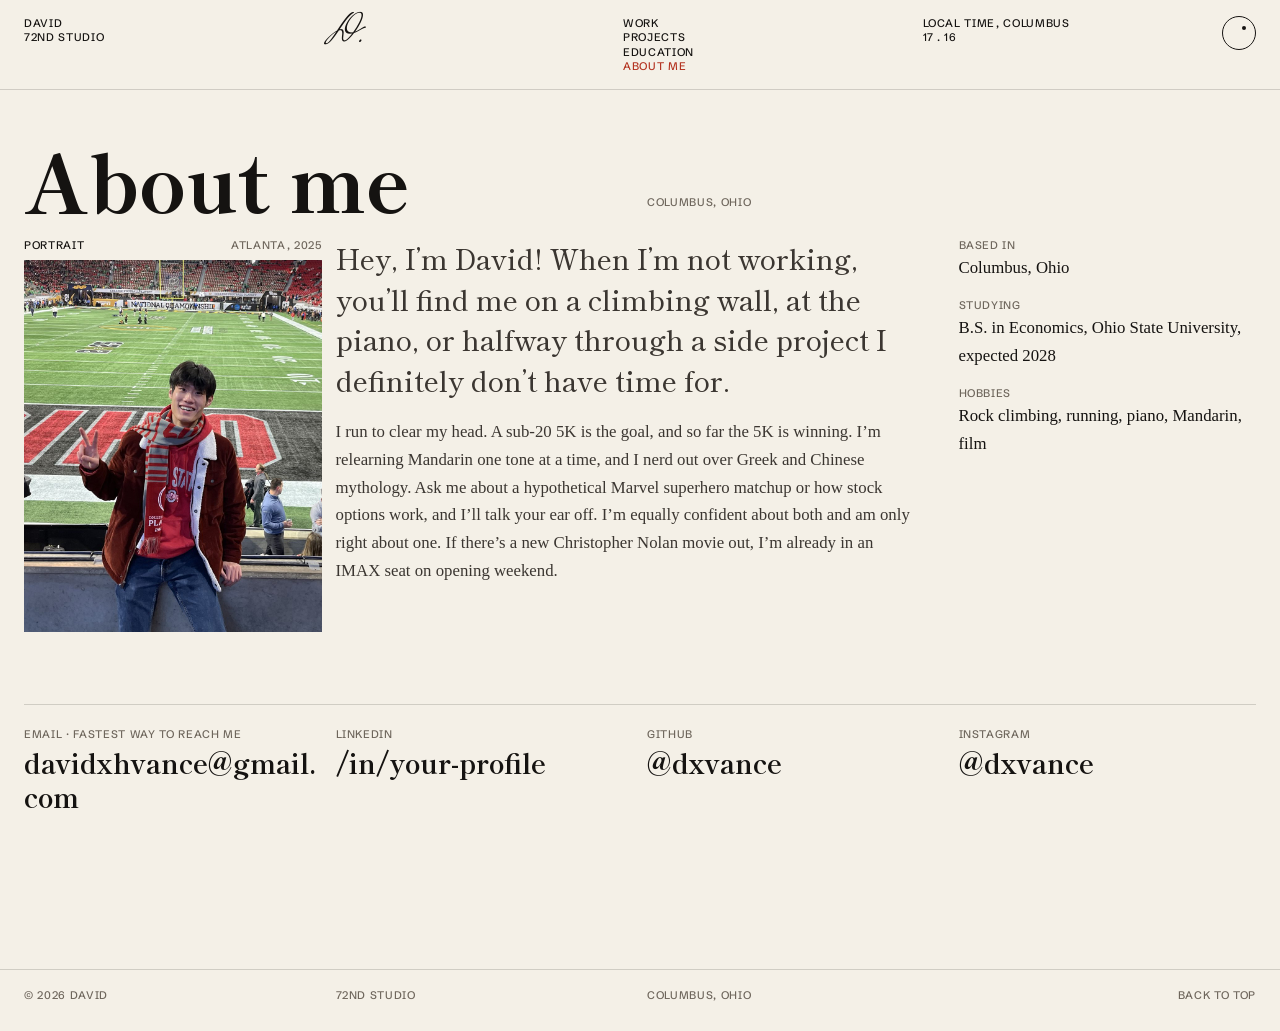
==== about.html @ 35490257 "Move About me to its own page Co-Authored-By: Claude Opus 5.5 <noreply@anthropic.com> Claude-Session" ====
<!doctype html>
<html lang="en">
<head>
<meta charset="utf-8">
<meta name="viewport" content="width=device-width, initial-scale=1">
<title>About me | David</title>
<meta name="description" content="About David: climbing, piano, running, Mandarin, and side projects, from Columbus, Ohio.">
<meta name="color-scheme" content="light">
<link rel="icon" href="favicon.ico" sizes="any">
<link rel="icon" type="image/png" sizes="32x32" href="favicon-32.png">
<link rel="icon" type="image/png" sizes="192x192" href="icon-192.png">
<link rel="apple-touch-icon" href="apple-touch-icon.png">
<meta name="theme-color" content="#F4F0E7">
<link rel="preconnect" href="https://fonts.googleapis.com">
<link rel="preconnect" href="https://fonts.gstatic.com" crossorigin>
<link href="https://fonts.googleapis.com/css2?family=Shippori+Mincho:wght@500;700;800&family=Schibsted+Grotesk:wght@400;500;600&family=Mrs+Saint+Delafield&display=swap" rel="stylesheet">
<link href="https://fonts.googleapis.com/css2?family=Ma+Shan+Zheng&text=%E9%B2%A4&display=swap" rel="stylesheet">
<style>
  :root {
    --paper: #F4F0E7;
    --paper-2: #EAE3D4;
    --ink: #151311;
    --muted: #6E665C;
    --rule: rgba(21, 19, 17, .16);
    --accent: #B3321F;
    --sans: "Schibsted Grotesk", system-ui, sans-serif;
    --serif: "Shippori Mincho", "Hiragino Mincho ProN", Georgia, serif;
    --sig: "Mrs Saint Delafield", "Snell Roundhand", cursive;
    --gutter: 16px;
    --gap: 12px;
    --head-h: 64px;
  }
  @media (min-width: 760px) { :root { --gutter: 24px; --gap: 14px; } }

  * { box-sizing: border-box; }
  html { -webkit-text-size-adjust: 100%; scroll-behavior: smooth; scroll-padding-top: var(--head-h); }
  body {
    margin: 0; background: var(--paper); color: var(--ink);
    font-family: var(--serif); font-size: 1.05rem; line-height: 1.65;
  }
  a { color: inherit; }
  :focus-visible { outline: 2px solid var(--accent); outline-offset: 3px; border-radius: 2px; }

  /* The small, tracked capitals used for every label, as in an editorial portfolio */
  .label {
    font-family: var(--sans); font-size: 11px; font-weight: 500; line-height: 1.3;
    letter-spacing: .06em; text-transform: uppercase;
  }

  /* ---------- Header: name, signature, sections, local time ---------- */
  .site-head {
    position: fixed; inset: 0 0 auto 0; z-index: 30;
    display: grid; grid-template-columns: 1fr auto 1fr; align-items: start; gap: var(--gap);
    padding: 16px var(--gutter);
    transition: background-color .35s ease, border-color .35s ease;
    border-bottom: 1px solid transparent;
  }
  .site-head.solid {
    background: rgba(244, 240, 231, .9);
    -webkit-backdrop-filter: blur(10px); backdrop-filter: blur(10px);
    border-bottom-color: var(--rule);
  }
  .site-head a { text-decoration: none; }
  .head-name { display: block; }
  .head-sig {
    justify-self: center; font-family: var(--sig); font-size: 40px; line-height: .7;
    letter-spacing: 0; text-transform: none; padding-top: 6px;
  }
  .head-nav, .head-time { display: none; }
  .head-end { justify-self: end; display: flex; align-items: start; gap: 18px; }
  .menu-btn {
    font: inherit; letter-spacing: inherit; text-transform: inherit; color: inherit;
    background: none; border: 0; padding: 0; cursor: pointer;
  }
  .ring {
    width: 34px; height: 34px; border: 1px solid var(--ink); border-radius: 50%;
    display: grid; place-items: center; flex: none;
  }
  .ring::after {
    content: ""; width: 4px; height: 4px; border-radius: 50%; background: var(--ink);
    transform: translate(5px, -5px);
  }
  .ring:hover::after { background: var(--accent); }
  .menu-panel {
    position: fixed; inset: var(--head-h) 0 auto 0; z-index: 29;
    background: var(--paper); border-bottom: 1px solid var(--rule);
    padding: 20px var(--gutter) 28px; display: none;
  }
  .menu-panel.open { display: block; }
  .menu-panel a {
    display: block; font-family: var(--serif); font-size: 1.8rem; font-weight: 700;
    line-height: 1.5; text-decoration: none;
  }
  @media (min-width: 760px) {
    .site-head { grid-template-columns: repeat(4, 1fr) auto; }
    .head-sig { justify-self: start; }
    .head-nav, .head-time { display: block; }
    .head-nav a { display: block; }
    .head-nav a:hover, .head-name:hover { color: var(--accent); }
    .menu-btn, .menu-panel { display: none !important; }
    .head-end { grid-column: 5; }
  }
  .clock .sep { display: inline-block; margin: 0 .3em; animation: tick 2s steps(1) infinite; }
  @keyframes tick { 50% { opacity: .15; } }

  /* ---------- Ink-wash pond hero ---------- */
  .hero {
    position: relative; height: 100vh; height: 100svh; min-height: 560px;
    overflow: hidden; background: #EEE8DA; color: #1A1714;
  }
  .hero canvas {
    position: absolute; inset: 0; width: 100%; height: 100%; display: block;
    touch-action: pan-y;
  }
  .hero::after {
    content: ""; position: absolute; inset: 0; z-index: 1; pointer-events: none;
    background:
      radial-gradient(105% 68% at 0% 100%, rgba(238, 232, 218, .9), rgba(238, 232, 218, 0) 60%),
      linear-gradient(to bottom, rgba(238, 232, 218, .75), rgba(238, 232, 218, 0) 15%);
  }
  .hero.no-gl { background: radial-gradient(120% 90% at 60% 40%, #F3EEE2, #E2D9C6 75%); }
  .hero.no-gl canvas { display: none; }

  .intro {
    position: absolute; left: 0; right: 0; bottom: 0; z-index: 2;
    padding: 0 var(--gutter) 96px; pointer-events: none;
  }
  .intro > div { max-width: 1180px; }
  .intro h1 {
    font-family: var(--serif); font-size: clamp(2.7rem, 7.4vw, 5.6rem);
    line-height: 1.02; letter-spacing: -.01em; font-weight: 800; margin: 0 0 18px; color: #15120F;
  }
  .nowrap { white-space: nowrap; }
  .seal {
    display: inline-grid; place-items: center; vertical-align: .9em;
    font-size: .3em; width: 1.55em; height: 1.55em; margin-left: .55em;
    background: #B3321F; color: #F6EFE2; border-radius: .14em;
    font-family: "Ma Shan Zheng", "Kaiti SC", "STKaiti", "KaiTi", serif; font-weight: 400; line-height: 1;
    box-shadow: inset 0 0 0 .1em #B3321F, inset 0 0 0 .17em rgba(246, 239, 226, .6);
  }
  .seal span { font-size: 1.12em; }
  .intro .lead { font-size: 1.25rem; line-height: 1.5; margin: 0 0 22px; max-width: 30em; color: #26221D; font-weight: 500; }
  .hero-meta {
    display: grid; grid-template-columns: repeat(2, minmax(0, max-content)); gap: 6px 40px;
    color: #4E473F;
  }
  .hero-meta a { pointer-events: auto; text-decoration: none; }
  .hero-meta a:hover { color: var(--accent); }
  .actions { display: flex; flex-wrap: wrap; gap: 12px; margin-top: 28px; font-family: var(--sans); font-size: 1rem; }
  .btn {
    padding: 12px 20px; border-radius: 4px; text-decoration: none; font-weight: 500;
    pointer-events: auto;
  }
  .btn.primary { background: #B3321F; color: #FBF5EA; }
  .btn.primary:hover { background: #962816; }
  .btn.ghost { border: 1.5px solid rgba(26, 23, 20, .4); color: #1A1714; }
  .btn.ghost:hover { border-color: #1A1714; }
  .scroll-cue {
    position: absolute; right: var(--gutter); bottom: 28px; z-index: 2;
    text-decoration: none; color: #4E473F; display: flex; align-items: center; gap: 10px;
  }
  .scroll-cue::after {
    content: ""; width: 1px; height: 28px; background: linear-gradient(#1A1714, transparent);
    animation: drip 2.4s ease-in-out infinite;
  }
  @keyframes drip {
    0% { transform: scaleY(0); transform-origin: top; }
    50% { transform: scaleY(1); transform-origin: top; }
    51% { transform-origin: bottom; }
    100% { transform: scaleY(0); transform-origin: bottom; }
  }
  @media (min-width: 760px) {
    .hero-meta { grid-template-columns: repeat(2, max-content); gap: 6px 56px; }
  }

  /* ---------- Chapters: Work / Education, Projects ---------- */
  .chapter { padding: 112px 0 40px; }
  .chapter-head {
    display: grid; grid-template-columns: 1fr auto; gap: 10px var(--gap);
    padding: 0 var(--gutter); margin-bottom: 18px; align-items: end;
  }
  .chapter-head h2 {
    grid-column: 1 / -1;
    font-family: var(--serif); font-weight: 800; font-size: clamp(2rem, 4.6vw, 3.6rem);
    line-height: 1.05; margin: 0 0 18px;
  }
  .chapter-head .note { color: var(--muted); max-width: 30em; }
  .chapter-head .hint { color: var(--muted); justify-self: end; white-space: nowrap; }
  @media (min-width: 760px) {
    .chapter-head { grid-template-columns: repeat(4, 1fr); }
    .chapter-head h2 { grid-column: 1 / 3; margin: 0; }
    .chapter-head .note { grid-column: 3; }
    .chapter-head .hint { grid-column: 4; }
  }

  .rail {
    display: flex; gap: var(--gap); overflow-x: auto; overscroll-behavior-x: contain;
    scroll-snap-type: x mandatory; scroll-padding-left: var(--gutter);
    padding: 0 var(--gutter) 6px; scrollbar-width: none; cursor: grab;
  }
  .rail::-webkit-scrollbar { display: none; }
  .rail.dragging { cursor: grabbing; scroll-snap-type: none; }
  .rail.dragging .card { pointer-events: none; }
  .card {
    flex: 0 0 78vw; scroll-snap-align: start; margin: 0;
  }
  @media (min-width: 560px) { .card { flex-basis: calc((100vw - 2 * var(--gutter) - var(--gap)) / 2.15); } }
  @media (min-width: 1000px) { .card { flex-basis: calc((100vw - 2 * var(--gutter) - 3 * var(--gap)) / 4); } }
  .card .cap { display: flex; justify-content: space-between; gap: 12px; margin-bottom: 8px; }
  .card .cap span:last-child { color: var(--muted); }
  .art {
    position: relative; aspect-ratio: 4 / 5; overflow: hidden; background: var(--paper-2);
  }
  .art canvas, .art img {
    position: absolute; inset: 0; width: 100%; height: 100%; display: block; object-fit: cover;
    transition: transform 1.2s cubic-bezier(.2, .7, .2, 1);
  }
  .card:hover .art canvas, .card:hover .art img { transform: scale(1.035); }
  .card h3 {
    font-family: var(--serif); font-weight: 700; font-size: 1.15rem; line-height: 1.35;
    margin: 14px 0 2px;
  }
  .card .where { color: var(--muted); margin-bottom: 8px; }
  .card p { margin: 0; font-size: .98rem; line-height: 1.6; color: #3B3631; max-width: 34em; }
  .card ul { margin: 8px 0 0; padding: 0; list-style: none; display: flex; flex-wrap: wrap; gap: 6px; }
  .card li { border: 1px solid var(--rule); padding: 3px 8px; color: #3B3631; }
  .rail-track {
    margin: 22px var(--gutter) 0; height: 1px; background: var(--rule); position: relative;
  }
  .rail-track span {
    position: absolute; left: 0; top: -1px; height: 3px; width: 20%; background: var(--ink);
    transition: width .2s ease, transform .2s ease;
  }
  @media (prefers-reduced-motion: reduce) {
    .art canvas, .art img { transition: none; }
    .clock .sep, .scroll-cue::after { animation: none; }
    html { scroll-behavior: auto; }
  }

  /* ---------- Work and Education: a plain list of entries ---------- */
  .entries { padding: 0 var(--gutter); }
  @media (min-width: 760px) {
    .entries { display: grid; grid-template-columns: repeat(4, 1fr); gap: 0 var(--gap); }
    .entries > * { grid-column: 2 / 5; max-width: 760px; }
  }
  .figures { display: grid; grid-template-columns: repeat(3, 1fr); gap: 16px; margin: 0 0 40px; }
  .figures div { border-left: 3px solid var(--accent); padding-left: 12px; }
  .figures strong { display: block; font-family: var(--serif); font-size: 2rem; line-height: 1.1; font-weight: 800; }
  .figures span { display: block; margin-top: 6px; color: var(--muted); }
  @media (max-width: 520px) { .figures { grid-template-columns: 1fr; } }
  .entry { padding: 0 0 28px; margin: 0 0 28px; border-bottom: 1px solid var(--rule); }
  .entry:last-child { border-bottom: 0; margin-bottom: 0; padding-bottom: 0; }
  .entry h3 { font-family: var(--serif); font-size: 1.3rem; font-weight: 700; line-height: 1.35; margin: 0; }
  .entry .meta { color: var(--muted); margin: 6px 0 12px; }
  .entry p { margin: 0 0 8px; color: #3B3631; }
  .entry ul { margin: 8px 0 0; padding-left: 1.1em; color: #3B3631; }
  .entry li { margin-bottom: 4px; }
  .entry .systems { display: flex; flex-wrap: wrap; gap: 6px; list-style: none; padding: 0; margin-top: 14px; }
  .entry .systems li { border: 1px solid var(--rule); padding: 3px 8px; margin: 0; }

  /* ---------- About me / Contact ---------- */
  .about {
    display: grid; gap: 28px var(--gap); padding: 0 var(--gutter);
  }
  .about .portrait .cap { display: flex; justify-content: space-between; margin-bottom: 8px; }
  .about .portrait .cap span:last-child { color: var(--muted); }
  .about-text .lead {
    font-size: clamp(1.35rem, 2.2vw, 1.75rem); line-height: 1.45; font-weight: 500; margin: 0 0 18px;
  }
  .about-text p { margin: 0 0 14px; color: #3B3631; max-width: 36em; }
  .facts { margin: 0; display: grid; gap: 16px; align-content: start; }
  .facts dt { color: var(--muted); }
  .facts dd { margin: 2px 0 0; font-size: 1.05rem; }
  @media (min-width: 760px) {
    .about { grid-template-columns: repeat(4, 1fr); }
    .about .portrait { grid-column: 1; }
    .about-text { grid-column: 2 / 4; padding-right: 24px; }
    .facts { grid-column: 4; }
  }

  .contact {
    margin: 72px var(--gutter) 0; border-top: 1px solid var(--rule);
    display: grid; grid-template-columns: 1fr; gap: 0 var(--gap);
  }
  .contact a {
    display: block; padding: 18px 0 20px; border-bottom: 1px solid var(--rule); text-decoration: none;
  }
  .contact a .label { color: var(--muted); display: block; margin-bottom: 4px; }
  .contact a strong {
    display: block; font-family: var(--serif); font-weight: 700; font-size: clamp(1.25rem, 2.2vw, 1.7rem);
    line-height: 1.25; overflow-wrap: anywhere;
  }
  .contact a:hover strong { color: var(--accent); }
  @media (min-width: 760px) {
    .contact { grid-template-columns: repeat(4, 1fr); }
    .contact a { border-bottom: 0; padding-top: 22px; }
  }

  .site-foot {
    margin-top: 96px; padding: 18px var(--gutter) 28px; border-top: 1px solid var(--rule);
    display: grid; grid-template-columns: 1fr 1fr; gap: 10px var(--gap); color: var(--muted);
  }
  .site-foot a { text-decoration: none; }
  .site-foot a:hover { color: var(--ink); }
  @media (min-width: 760px) { .site-foot { grid-template-columns: repeat(4, 1fr); } .site-foot > :last-child { justify-self: end; } }
  /* ---------- About page ---------- */
  .site-head { background: rgba(244, 240, 231, .9); -webkit-backdrop-filter: blur(10px); backdrop-filter: blur(10px); border-bottom-color: var(--rule); }
  .head-nav a[aria-current="page"], .menu-panel a[aria-current="page"] { color: var(--accent); }
  .about-page { padding-top: calc(var(--head-h) + 72px); }
  .about-page .chapter { padding-top: 0; }
  .about-page .chapter-head h2 { font-size: clamp(2.6rem, 6.4vw, 5rem); }
</style>
</head>
<body id="top">

<header class="site-head label" id="site-head">
  <a class="head-name" href="index.html">David<br>72nd Studio</a>
  <a class="head-sig" href="index.html" aria-label="Home">D.</a>
  <nav class="head-nav" aria-label="Sections">
    <a href="index.html#work">Work</a>
    <a href="index.html#projects">Projects</a>
    <a href="index.html#education">Education</a>
    <a href="about.html" aria-current="page">About me</a>
  </nav>
  <div class="head-time">Local time, Columbus<br><span class="clock" aria-live="off"><span data-h>00</span><span class="sep">.</span><span data-m>00</span></span></div>
  <div class="head-end">
    <button class="menu-btn" type="button" aria-expanded="false" aria-controls="menu-panel">Menu</button>
    <a class="ring" href="#top" aria-label="Back to top"></a>
  </div>
</header>
<nav class="menu-panel" id="menu-panel" aria-label="Sections">
  <a href="index.html#work">Work</a>
  <a href="index.html#projects">Projects</a>
  <a href="index.html#education">Education</a>
  <a href="about.html" aria-current="page">About me</a>
</nav>

<main class="about-page">

  <section class="chapter" id="about" aria-labelledby="about-title">
    <div class="chapter-head">
      <h2 id="about-title">About me</h2>
      <p class="note label">Columbus, Ohio</p>
    </div>
    <div class="about">
      <figure class="portrait card" style="margin:0">
        <div class="cap label"><span>Portrait</span><span>Atlanta, 2025</span></div>
        <div class="art"><img src="portrait.jpg" alt="David smiling and throwing a peace sign at the edge of the field at the college football national championship" width="960" height="1200" loading="lazy"></div>
      </figure>
      <div class="about-text">
        <p class="lead">Hey, I’m David! When I’m not working, you’ll find me on a climbing wall, at the piano, or halfway through a side project I definitely don’t have time for.</p>
        <p>I run to clear my head. A sub-20 5K is the goal, and so far the 5K is winning. I’m relearning Mandarin one tone at a time, and I nerd out over Greek and Chinese mythology. Ask me about a hypothetical Marvel superhero matchup or how stock options work, and I’ll talk your ear off. I’m equally confident about both and am only right about one. If there’s a new Christopher Nolan movie out, I’m already in an IMAX seat on opening weekend.</p>
      </div>
      <dl class="facts">
        <div><dt class="label">Based in</dt><dd>Columbus, Ohio</dd></div>
        <div><dt class="label">Studying</dt><dd>B.S. in Economics, Ohio State University, expected 2028</dd></div>
        <div><dt class="label">Hobbies</dt><dd>Rock climbing, running, piano, Mandarin, film</dd></div>
      </dl>
    </div>
    <div class="contact">
      <a href="mailto:davidxhvance@gmail.com"><span class="label">Email · fastest way to reach me</span><strong>davidxhvance@gmail.com</strong></a>
      <a href="https://www.linkedin.com/in/your-profile"><span class="label">LinkedIn</span><strong>/in/your-profile</strong></a>
      <a href="https://github.com/dxvance"><span class="label">GitHub</span><strong>@dxvance</strong></a>
      <a href="https://www.instagram.com/dxvance"><span class="label">Instagram</span><strong>@dxvance</strong></a>
    </div>
  </section>

</main>

<footer class="site-foot label">
  <span>© <span id="yr"></span> David</span>
  <span>72nd Studio</span>
  <span>Columbus, Ohio</span>
  <a href="#top">Back to top</a>
</footer>

<script>
(() => {
  'use strict';
  document.getElementById('yr').textContent = new Date().getFullYear();
  const hEl = document.querySelector('[data-h]'), mEl = document.querySelector('[data-m]');
  const fmt = new Intl.DateTimeFormat('en-GB', { timeZone: 'America/New_York', hour: '2-digit', minute: '2-digit', hour12: false });
  const tick = () => { const [h, m] = fmt.format(new Date()).split(':'); hEl.textContent = h; mEl.textContent = m; };
  tick(); setInterval(tick, 15000);
  const btn = document.querySelector('.menu-btn'), panel = document.getElementById('menu-panel');
  const setMenu = open => { panel.classList.toggle('open', open); btn.setAttribute('aria-expanded', String(open)); btn.textContent = open ? 'Close' : 'Menu'; };
  btn.addEventListener('click', () => setMenu(!panel.classList.contains('open')));
  panel.addEventListener('click', e => { if (e.target.closest('a')) setMenu(false); });
})();
</script>
</body>
</html>
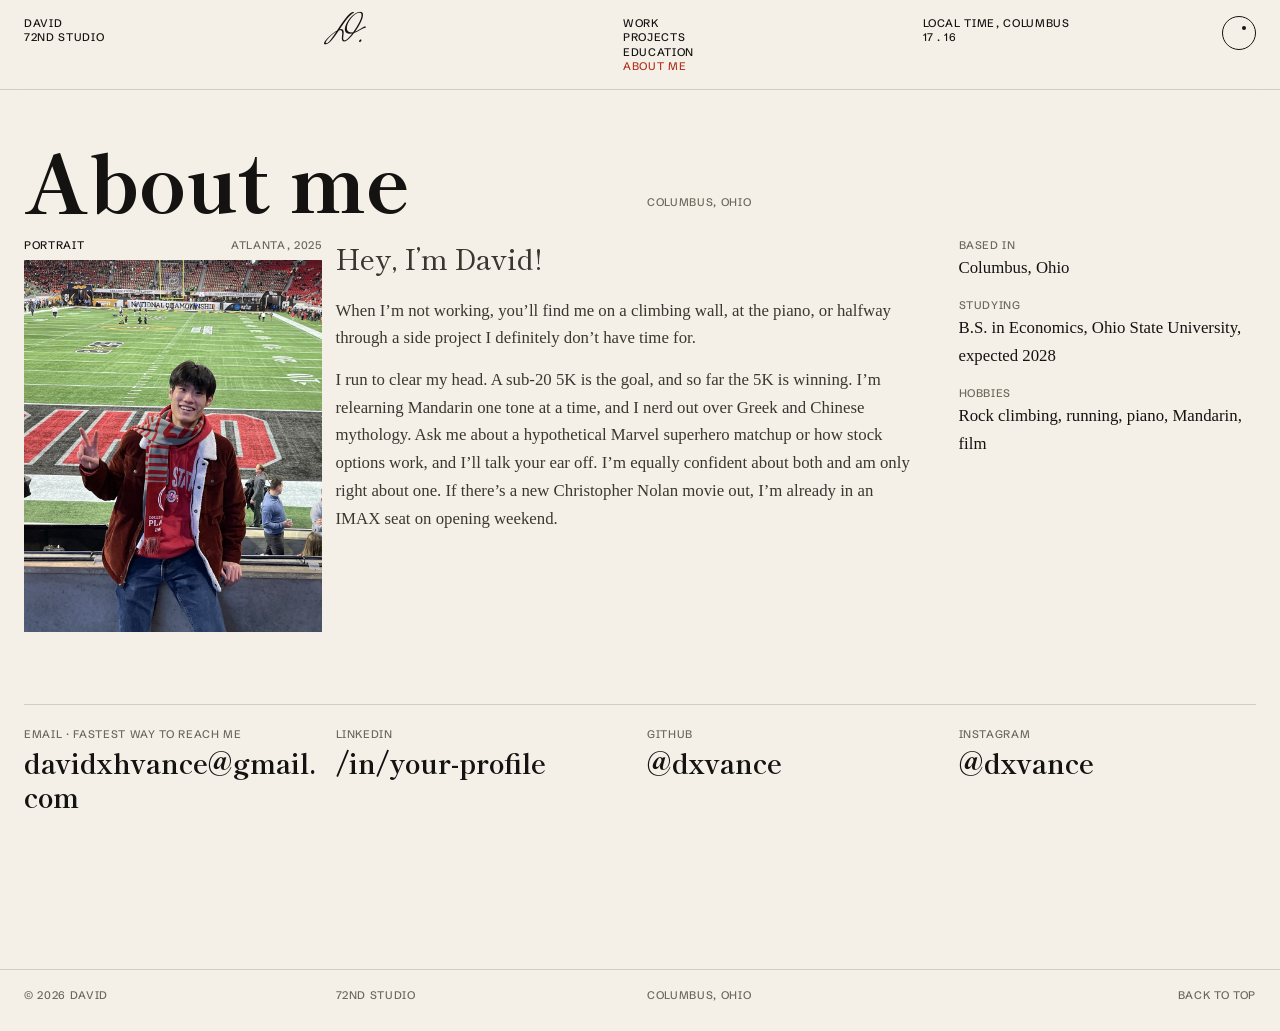
==== commit 193fb946: "About page: only the greeting in large type Co-Authored-By: Claude Opus 5.5 <noreply@anthropic.com> " ====
--- a/about.html
+++ b/about.html
@@ -348,7 +348,8 @@
         <div class="art"><img src="portrait.jpg" alt="David smiling and throwing a peace sign at the edge of the field at the college football national championship" width="960" height="1200" loading="lazy"></div>
       </figure>
       <div class="about-text">
-        <p class="lead">Hey, I’m David! When I’m not working, you’ll find me on a climbing wall, at the piano, or halfway through a side project I definitely don’t have time for.</p>
+        <p class="lead">Hey, I’m David!</p>
+        <p>When I’m not working, you’ll find me on a climbing wall, at the piano, or halfway through a side project I definitely don’t have time for.</p>
         <p>I run to clear my head. A sub-20 5K is the goal, and so far the 5K is winning. I’m relearning Mandarin one tone at a time, and I nerd out over Greek and Chinese mythology. Ask me about a hypothetical Marvel superhero matchup or how stock options work, and I’ll talk your ear off. I’m equally confident about both and am only right about one. If there’s a new Christopher Nolan movie out, I’m already in an IMAX seat on opening weekend.</p>
       </div>
       <dl class="facts">
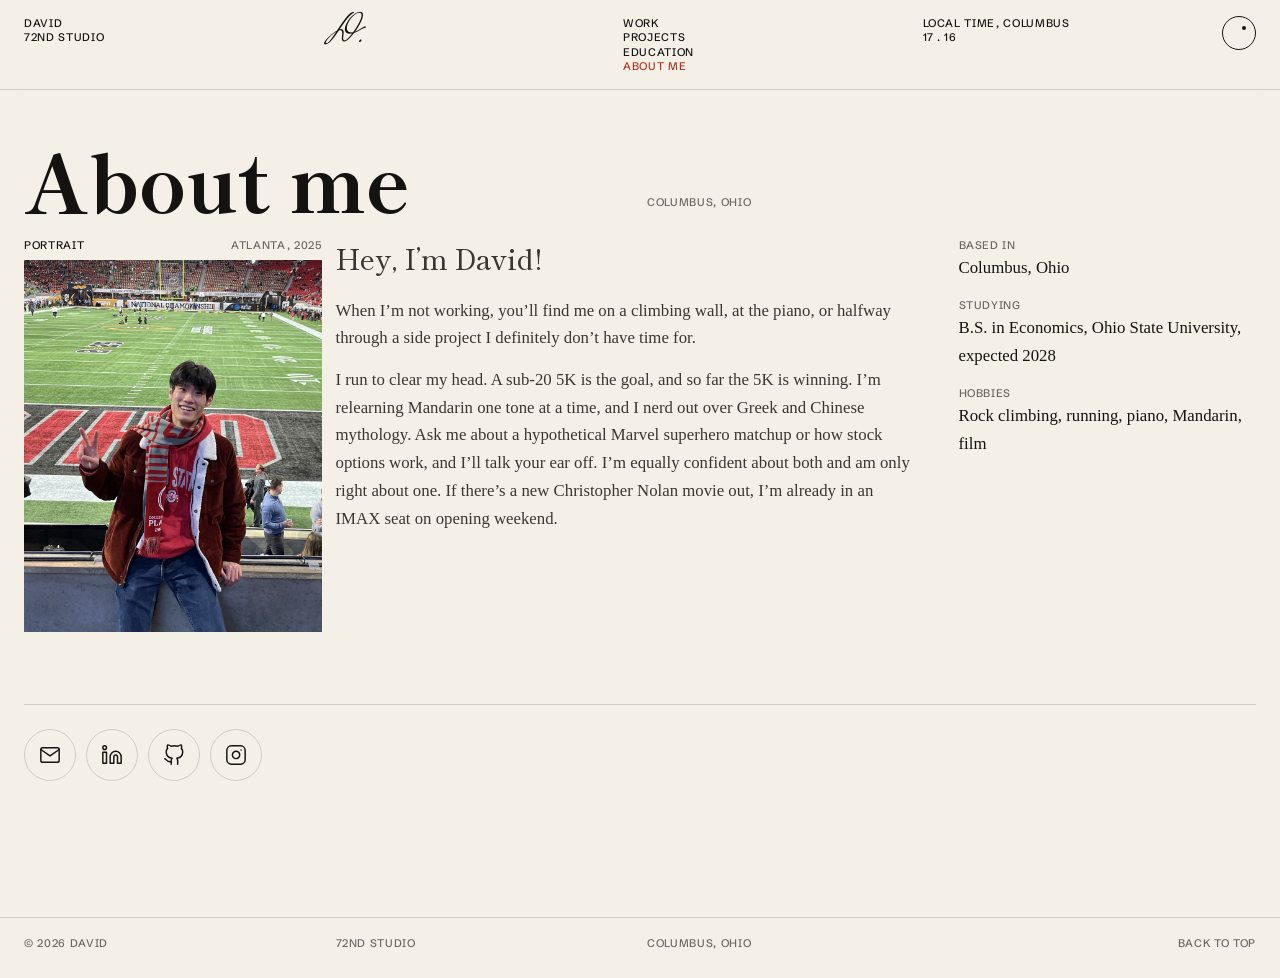
==== commit df054b2f: "About page: social links as icons Co-Authored-By: Claude Opus 5.5 <noreply@anthropic.com> Claude-Ses" ====
--- a/about.html
+++ b/about.html
@@ -304,6 +304,13 @@
   .site-foot a:hover { color: var(--ink); }
   @media (min-width: 760px) { .site-foot { grid-template-columns: repeat(4, 1fr); } .site-foot > :last-child { justify-self: end; } }
   /* ---------- About page ---------- */
+  .socials { display: flex; gap: 10px; margin: 72px var(--gutter) 0; padding-top: 24px; border-top: 1px solid var(--rule); }
+  .socials a {
+    width: 52px; height: 52px; display: grid; place-items: center; border: 1px solid var(--rule); border-radius: 50%;
+    color: var(--ink); transition: color .2s ease, border-color .2s ease, transform .2s ease;
+  }
+  .socials a:hover { color: var(--accent); border-color: var(--accent); transform: translateY(-2px); }
+  .socials svg { width: 22px; height: 22px; }
   .site-head { background: rgba(244, 240, 231, .9); -webkit-backdrop-filter: blur(10px); backdrop-filter: blur(10px); border-bottom-color: var(--rule); }
   .head-nav a[aria-current="page"], .menu-panel a[aria-current="page"] { color: var(--accent); }
   .about-page { padding-top: calc(var(--head-h) + 72px); }
@@ -358,12 +365,12 @@
         <div><dt class="label">Hobbies</dt><dd>Rock climbing, running, piano, Mandarin, film</dd></div>
       </dl>
     </div>
-    <div class="contact">
-      <a href="mailto:davidxhvance@gmail.com"><span class="label">Email · fastest way to reach me</span><strong>davidxhvance@gmail.com</strong></a>
-      <a href="https://www.linkedin.com/in/your-profile"><span class="label">LinkedIn</span><strong>/in/your-profile</strong></a>
-      <a href="https://github.com/dxvance"><span class="label">GitHub</span><strong>@dxvance</strong></a>
-      <a href="https://www.instagram.com/dxvance"><span class="label">Instagram</span><strong>@dxvance</strong></a>
-    </div>
+    <nav class="socials" aria-label="Find me online">
+      <a href="mailto:davidxhvance@gmail.com" aria-label="Email me" title="Email me"><svg viewBox="0 0 24 24" aria-hidden="true" fill="none" stroke="currentColor" stroke-width="1.6" stroke-linecap="round" stroke-linejoin="round"><path d="M4 4h16c1.1 0 2 .9 2 2v12c0 1.1-.9 2-2 2H4c-1.1 0-2-.9-2-2V6c0-1.1.9-2 2-2z"/><polyline points="22,6 12,13 2,6"/></svg></a>
+      <a href="https://www.linkedin.com/in/your-profile" aria-label="LinkedIn" title="LinkedIn" target="_blank" rel="noopener"><svg viewBox="0 0 24 24" aria-hidden="true" fill="none" stroke="currentColor" stroke-width="1.6" stroke-linecap="round" stroke-linejoin="round"><path d="M16 8a6 6 0 0 1 6 6v7h-4v-7a2 2 0 0 0-4 0v7h-4v-7a6 6 0 0 1 6-6z"/><rect x="2" y="9" width="4" height="12"/><circle cx="4" cy="4" r="2"/></svg></a>
+      <a href="https://github.com/dxvance" aria-label="GitHub" title="GitHub" target="_blank" rel="noopener"><svg viewBox="0 0 24 24" aria-hidden="true" fill="none" stroke="currentColor" stroke-width="1.6" stroke-linecap="round" stroke-linejoin="round"><path d="M9 19c-5 1.5-5-2.5-7-3m14 6v-3.87a3.37 3.37 0 0 0-.94-2.61c3.14-.35 6.44-1.54 6.44-7A5.44 5.44 0 0 0 20 4.77 5.07 5.07 0 0 0 19.91 1S18.73.65 16 2.48a13.38 13.38 0 0 0-7 0C6.27.65 5.09 1 5.09 1A5.07 5.07 0 0 0 5 4.77a5.44 5.44 0 0 0-1.5 3.78c0 5.42 3.3 6.61 6.44 7A3.37 3.37 0 0 0 9 18.13V22"/></svg></a>
+      <a href="https://www.instagram.com/dxvance" aria-label="Instagram" title="Instagram" target="_blank" rel="noopener"><svg viewBox="0 0 24 24" aria-hidden="true" fill="none" stroke="currentColor" stroke-width="1.6" stroke-linecap="round" stroke-linejoin="round"><rect x="2" y="2" width="20" height="20" rx="5"/><path d="M16 11.37A4 4 0 1 1 12.63 8 4 4 0 0 1 16 11.37z"/><line x1="17.5" y1="6.5" x2="17.51" y2="6.5"/></svg></a>
+    </nav>
   </section>
 
 </main>
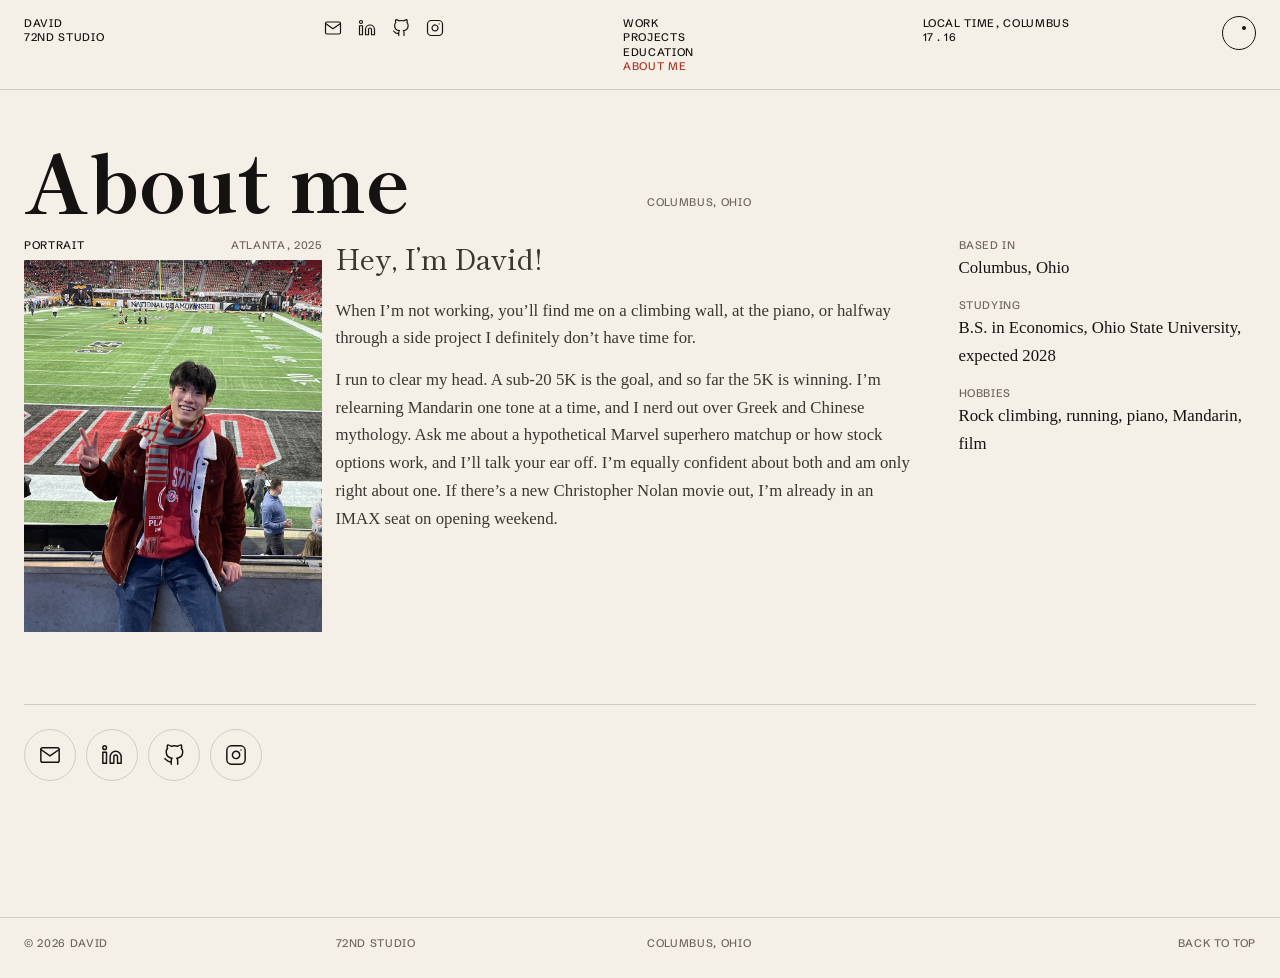
==== commit dd073388: "Header: replace cursive D with social icons Co-Authored-By: Claude Opus 5.5 <noreply@anthropic.com> " ====
--- a/about.html
+++ b/about.html
@@ -13,7 +13,7 @@
 <meta name="theme-color" content="#F4F0E7">
 <link rel="preconnect" href="https://fonts.googleapis.com">
 <link rel="preconnect" href="https://fonts.gstatic.com" crossorigin>
-<link href="https://fonts.googleapis.com/css2?family=Shippori+Mincho:wght@500;700;800&family=Schibsted+Grotesk:wght@400;500;600&family=Mrs+Saint+Delafield&display=swap" rel="stylesheet">
+<link href="https://fonts.googleapis.com/css2?family=Shippori+Mincho:wght@500;700;800&family=Schibsted+Grotesk:wght@400;500;600&display=swap" rel="stylesheet">
 <link href="https://fonts.googleapis.com/css2?family=Ma+Shan+Zheng&text=%E9%B2%A4&display=swap" rel="stylesheet">
 <style>
   :root {
@@ -25,7 +25,6 @@
     --accent: #B3321F;
     --sans: "Schibsted Grotesk", system-ui, sans-serif;
     --serif: "Shippori Mincho", "Hiragino Mincho ProN", Georgia, serif;
-    --sig: "Mrs Saint Delafield", "Snell Roundhand", cursive;
     --gutter: 16px;
     --gap: 12px;
     --head-h: 64px;
@@ -62,10 +61,10 @@
   }
   .site-head a { text-decoration: none; }
   .head-name { display: block; }
-  .head-sig {
-    justify-self: center; font-family: var(--sig); font-size: 40px; line-height: .7;
-    letter-spacing: 0; text-transform: none; padding-top: 6px;
-  }
+  .head-social { justify-self: center; display: flex; gap: 2px; margin-top: -4px; }
+  .head-social a { width: 32px; height: 32px; display: grid; place-items: center; border-radius: 50%; color: var(--ink); transition: color .2s ease; }
+  .head-social a:hover { color: var(--accent); }
+  .head-social svg { width: 18px; height: 18px; }
   .head-nav, .head-time { display: none; }
   .head-end { justify-self: end; display: flex; align-items: start; gap: 18px; }
   .menu-btn {
@@ -93,7 +92,7 @@
   }
   @media (min-width: 760px) {
     .site-head { grid-template-columns: repeat(4, 1fr) auto; }
-    .head-sig { justify-self: start; }
+    .head-social { justify-self: start; margin-left: -7px; }
     .head-nav, .head-time { display: block; }
     .head-nav a { display: block; }
     .head-nav a:hover, .head-name:hover { color: var(--accent); }
@@ -322,7 +321,12 @@
 
 <header class="site-head label" id="site-head">
   <a class="head-name" href="index.html">David<br>72nd Studio</a>
-  <a class="head-sig" href="index.html" aria-label="Home">D.</a>
+  <nav class="head-social" aria-label="Find me online">
+    <a href="mailto:davidxhvance@gmail.com" aria-label="Email me" title="Email me"><svg viewBox="0 0 24 24" aria-hidden="true" fill="none" stroke="currentColor" stroke-width="1.6" stroke-linecap="round" stroke-linejoin="round"><path d="M4 4h16c1.1 0 2 .9 2 2v12c0 1.1-.9 2-2 2H4c-1.1 0-2-.9-2-2V6c0-1.1.9-2 2-2z"/><polyline points="22,6 12,13 2,6"/></svg></a>
+    <a href="https://www.linkedin.com/in/your-profile" aria-label="LinkedIn" title="LinkedIn" target="_blank" rel="noopener"><svg viewBox="0 0 24 24" aria-hidden="true" fill="none" stroke="currentColor" stroke-width="1.6" stroke-linecap="round" stroke-linejoin="round"><path d="M16 8a6 6 0 0 1 6 6v7h-4v-7a2 2 0 0 0-4 0v7h-4v-7a6 6 0 0 1 6-6z"/><rect x="2" y="9" width="4" height="12"/><circle cx="4" cy="4" r="2"/></svg></a>
+    <a href="https://github.com/dxvance" aria-label="GitHub" title="GitHub" target="_blank" rel="noopener"><svg viewBox="0 0 24 24" aria-hidden="true" fill="none" stroke="currentColor" stroke-width="1.6" stroke-linecap="round" stroke-linejoin="round"><path d="M9 19c-5 1.5-5-2.5-7-3m14 6v-3.87a3.37 3.37 0 0 0-.94-2.61c3.14-.35 6.44-1.54 6.44-7A5.44 5.44 0 0 0 20 4.77 5.07 5.07 0 0 0 19.91 1S18.73.65 16 2.48a13.38 13.38 0 0 0-7 0C6.27.65 5.09 1 5.09 1A5.07 5.07 0 0 0 5 4.77a5.44 5.44 0 0 0-1.5 3.78c0 5.42 3.3 6.61 6.44 7A3.37 3.37 0 0 0 9 18.13V22"/></svg></a>
+    <a href="https://www.instagram.com/dxvance" aria-label="Instagram" title="Instagram" target="_blank" rel="noopener"><svg viewBox="0 0 24 24" aria-hidden="true" fill="none" stroke="currentColor" stroke-width="1.6" stroke-linecap="round" stroke-linejoin="round"><rect x="2" y="2" width="20" height="20" rx="5"/><path d="M16 11.37A4 4 0 1 1 12.63 8 4 4 0 0 1 16 11.37z"/><line x1="17.5" y1="6.5" x2="17.51" y2="6.5"/></svg></a>
+  </nav>
   <nav class="head-nav" aria-label="Sections">
     <a href="index.html#work">Work</a>
     <a href="index.html#projects">Projects</a>
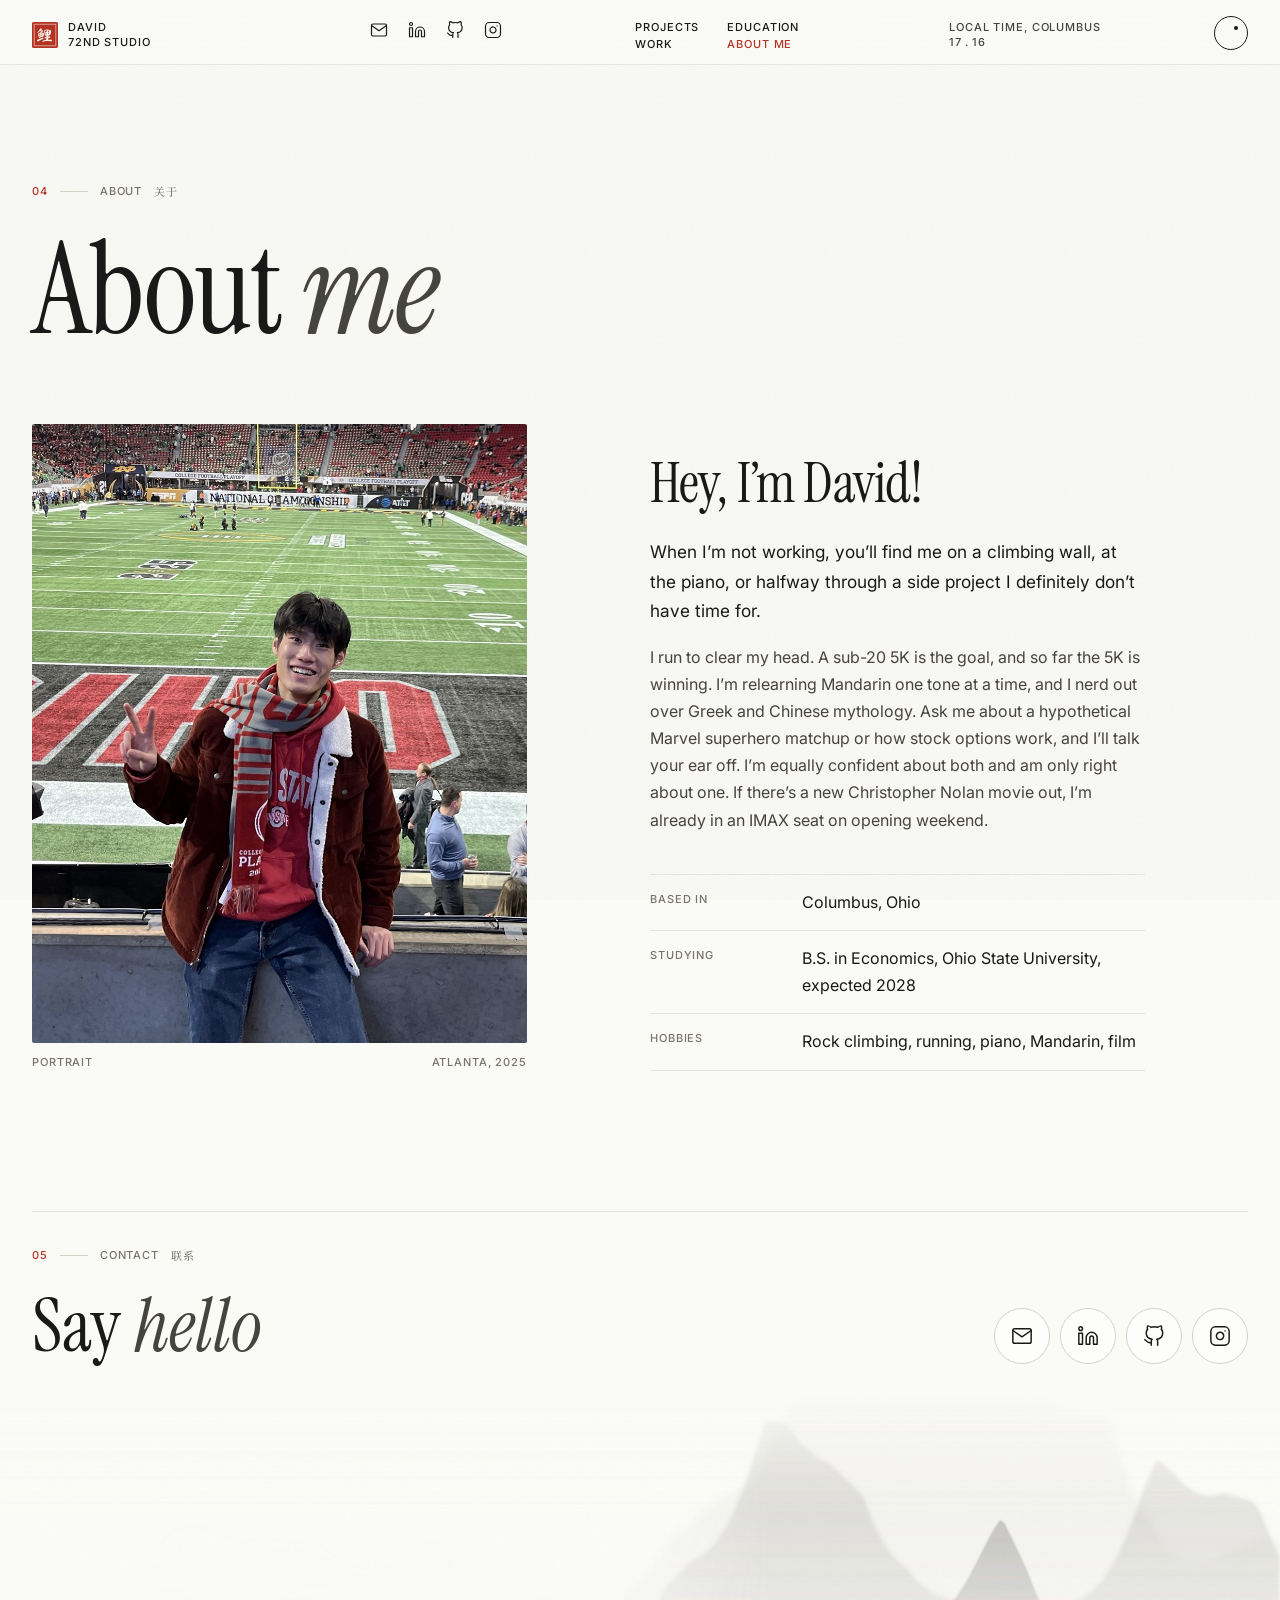
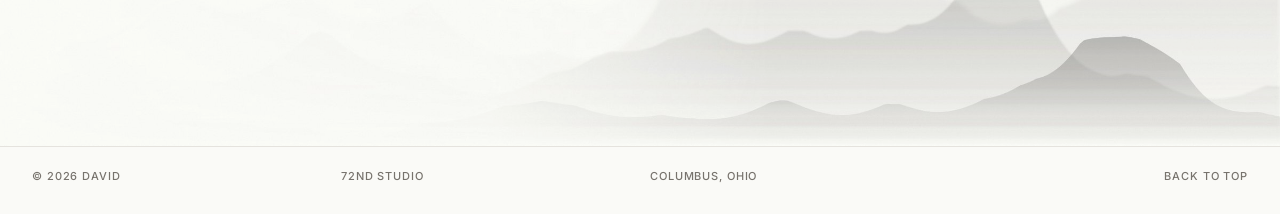
==== commit 676e2c14: "Contemporary Chinese ink-wash redesign - Shared design system in site.css: rice-paper palette, vermi" ====
--- a/about.html
+++ b/about.html
@@ -10,326 +10,65 @@
 <link rel="icon" type="image/png" sizes="32x32" href="favicon-32.png">
 <link rel="icon" type="image/png" sizes="192x192" href="icon-192.png">
 <link rel="apple-touch-icon" href="apple-touch-icon.png">
-<meta name="theme-color" content="#F4F0E7">
+<meta name="theme-color" content="#FAFAF7">
+<script>document.documentElement.classList.add('js');</script>
 <link rel="preconnect" href="https://fonts.googleapis.com">
 <link rel="preconnect" href="https://fonts.gstatic.com" crossorigin>
-<link href="https://fonts.googleapis.com/css2?family=Shippori+Mincho:wght@500;700;800&family=Schibsted+Grotesk:wght@400;500;600&display=swap" rel="stylesheet">
+<link href="https://fonts.googleapis.com/css2?family=Instrument+Serif:ital@0;1&family=Inter:wght@400;500;600&display=swap" rel="stylesheet">
+<link href="https://fonts.googleapis.com/css2?family=Noto+Serif+SC:wght@500&text=%E4%BD%9C%E5%93%81%E5%B7%A5%E5%AD%A6%E5%8E%86%E5%85%B3%E4%BA%8E%E8%81%94%E7%B3%BB%E4%B9%9D%E9%B2%A4&display=swap" rel="stylesheet">
 <link href="https://fonts.googleapis.com/css2?family=Ma+Shan+Zheng&text=%E9%B2%A4&display=swap" rel="stylesheet">
+<link rel="stylesheet" href="site.css">
 <style>
-  :root {
-    --paper: #F4F0E7;
-    --paper-2: #EAE3D4;
-    --ink: #151311;
-    --muted: #6E665C;
-    --rule: rgba(21, 19, 17, .16);
-    --accent: #B3321F;
-    --sans: "Schibsted Grotesk", system-ui, sans-serif;
-    --serif: "Shippori Mincho", "Hiragino Mincho ProN", Georgia, serif;
-    --gutter: 16px;
-    --gap: 12px;
-    --head-h: 64px;
+  .about-page { padding-top: var(--head-h); }
+  .about-hero { padding: 72px var(--gutter) 0; }
+  .about-hero .chapter-title { font-size: clamp(3.4rem, 10vw, 8.5rem); }
+  .about-grid { display: grid; gap: 40px var(--gap); padding: 48px var(--gutter) 0; }
+  .portrait { margin: 0; }
+  .portrait .frame { position: relative; aspect-ratio: 4 / 5; overflow: hidden; background: var(--paper-2); border-radius: 2px; }
+  .portrait img { position: absolute; inset: 0; width: 100%; height: 100%; object-fit: cover; filter: saturate(.86) contrast(1.02); }
+  .portrait figcaption { display: flex; justify-content: space-between; gap: 12px; margin-top: 12px; color: var(--muted); }
+  .about-text .greeting {
+    font-family: var(--display); font-size: clamp(2.2rem, 4.4vw, 3.6rem); line-height: 1.02;
+    letter-spacing: -.015em; margin: 0 0 26px; color: var(--ink);
   }
-  @media (min-width: 760px) { :root { --gutter: 24px; --gap: 14px; } }
-
-  * { box-sizing: border-box; }
-  html { -webkit-text-size-adjust: 100%; scroll-behavior: smooth; scroll-padding-top: var(--head-h); }
-  body {
-    margin: 0; background: var(--paper); color: var(--ink);
-    font-family: var(--serif); font-size: 1.05rem; line-height: 1.65;
+  .about-text p { color: var(--ink-2); margin: 0 0 18px; max-width: var(--measure); }
+  .about-text .greeting + p { font-size: 1.08rem; color: var(--ink); }
+  .facts { margin: 40px 0 0; display: grid; gap: 0; border-top: 1px solid var(--rule); max-width: var(--measure); }
+  .facts div { display: grid; grid-template-columns: 8.5em 1fr; gap: 16px; padding: 14px 0; border-bottom: 1px solid var(--rule); }
+  .facts dt { color: var(--muted); padding-top: 3px; }
+  .facts dd { margin: 0; color: var(--ink); }
+  .contact { padding: 140px var(--gutter) 0; }
+  .contact-inner { display: grid; gap: 28px var(--gap); padding-top: 36px; border-top: 1px solid var(--rule); }
+  .contact h2 { font-family: var(--display); font-weight: 400; font-size: clamp(2.4rem, 6vw, 4.6rem); line-height: 1; margin: 0; }
+  .contact h2 em { color: var(--ink-2); }
+  .contact .social { gap: 10px; flex-wrap: wrap; }
+  .contact .social a { width: 56px; height: 56px; border: 1px solid var(--rule-strong); background: rgba(255, 255, 255, .55); }
+  .contact .social a:hover { border-color: var(--accent); }
+  .contact .social svg { width: 22px; height: 22px; }
+  @media (min-width: 900px) {
+    .about-hero { padding-top: 120px; }
+    .about-grid { grid-template-columns: repeat(12, 1fr); padding-top: 72px; align-items: start; }
+    .portrait { grid-column: 1 / 6; }
+    .about-text { grid-column: 7 / 12; padding-top: 6%; }
+    .contact-inner { grid-template-columns: repeat(12, 1fr); align-items: end; }
+    .contact-inner > .head-main { grid-column: 1 / 8; }
+    .contact-inner > .social { grid-column: 9 / 13; justify-content: flex-end; }
   }
-  a { color: inherit; }
-  :focus-visible { outline: 2px solid var(--accent); outline-offset: 3px; border-radius: 2px; }
-
-  /* The small, tracked capitals used for every label, as in an editorial portfolio */
-  .label {
-    font-family: var(--sans); font-size: 11px; font-weight: 500; line-height: 1.3;
-    letter-spacing: .06em; text-transform: uppercase;
-  }
-
-  /* ---------- Header: name, signature, sections, local time ---------- */
-  .site-head {
-    position: fixed; inset: 0 0 auto 0; z-index: 30;
-    display: grid; grid-template-columns: 1fr auto 1fr; align-items: start; gap: var(--gap);
-    padding: 16px var(--gutter);
-    transition: background-color .35s ease, border-color .35s ease;
-    border-bottom: 1px solid transparent;
-  }
-  .site-head.solid {
-    background: rgba(244, 240, 231, .9);
-    -webkit-backdrop-filter: blur(10px); backdrop-filter: blur(10px);
-    border-bottom-color: var(--rule);
-  }
-  .site-head a { text-decoration: none; }
-  .head-name { display: block; }
-  .head-social { justify-self: center; display: flex; gap: 2px; margin-top: -4px; }
-  .head-social a { width: 32px; height: 32px; display: grid; place-items: center; border-radius: 50%; color: var(--ink); transition: color .2s ease; }
-  .head-social a:hover { color: var(--accent); }
-  .head-social svg { width: 18px; height: 18px; }
-  .head-nav, .head-time { display: none; }
-  .head-end { justify-self: end; display: flex; align-items: start; gap: 18px; }
-  .menu-btn {
-    font: inherit; letter-spacing: inherit; text-transform: inherit; color: inherit;
-    background: none; border: 0; padding: 0; cursor: pointer;
-  }
-  .ring {
-    width: 34px; height: 34px; border: 1px solid var(--ink); border-radius: 50%;
-    display: grid; place-items: center; flex: none;
-  }
-  .ring::after {
-    content: ""; width: 4px; height: 4px; border-radius: 50%; background: var(--ink);
-    transform: translate(5px, -5px);
-  }
-  .ring:hover::after { background: var(--accent); }
-  .menu-panel {
-    position: fixed; inset: var(--head-h) 0 auto 0; z-index: 29;
-    background: var(--paper); border-bottom: 1px solid var(--rule);
-    padding: 20px var(--gutter) 28px; display: none;
-  }
-  .menu-panel.open { display: block; }
-  .menu-panel a {
-    display: block; font-family: var(--serif); font-size: 1.8rem; font-weight: 700;
-    line-height: 1.5; text-decoration: none;
-  }
-  @media (min-width: 760px) {
-    .site-head { grid-template-columns: repeat(4, 1fr) auto; }
-    .head-social { justify-self: start; margin-left: -7px; }
-    .head-nav, .head-time { display: block; }
-    .head-nav a { display: block; }
-    .head-nav a:hover, .head-name:hover { color: var(--accent); }
-    .menu-btn, .menu-panel { display: none !important; }
-    .head-end { grid-column: 5; }
-  }
-  .clock .sep { display: inline-block; margin: 0 .3em; animation: tick 2s steps(1) infinite; }
-  @keyframes tick { 50% { opacity: .15; } }
-
-  /* ---------- Ink-wash pond hero ---------- */
-  .hero {
-    position: relative; height: 100vh; height: 100svh; min-height: 560px;
-    overflow: hidden; background: #EEE8DA; color: #1A1714;
-  }
-  .hero canvas {
-    position: absolute; inset: 0; width: 100%; height: 100%; display: block;
-    touch-action: pan-y;
-  }
-  .hero::after {
-    content: ""; position: absolute; inset: 0; z-index: 1; pointer-events: none;
-    background:
-      radial-gradient(105% 68% at 0% 100%, rgba(238, 232, 218, .9), rgba(238, 232, 218, 0) 60%),
-      linear-gradient(to bottom, rgba(238, 232, 218, .75), rgba(238, 232, 218, 0) 15%);
-  }
-  .hero.no-gl { background: radial-gradient(120% 90% at 60% 40%, #F3EEE2, #E2D9C6 75%); }
-  .hero.no-gl canvas { display: none; }
-
-  .intro {
-    position: absolute; left: 0; right: 0; bottom: 0; z-index: 2;
-    padding: 0 var(--gutter) 96px; pointer-events: none;
-  }
-  .intro > div { max-width: 1180px; }
-  .intro h1 {
-    font-family: var(--serif); font-size: clamp(2.7rem, 7.4vw, 5.6rem);
-    line-height: 1.02; letter-spacing: -.01em; font-weight: 800; margin: 0 0 18px; color: #15120F;
-  }
-  .nowrap { white-space: nowrap; }
-  .seal {
-    display: inline-grid; place-items: center; vertical-align: .9em;
-    font-size: .3em; width: 1.55em; height: 1.55em; margin-left: .55em;
-    background: #B3321F; color: #F6EFE2; border-radius: .14em;
-    font-family: "Ma Shan Zheng", "Kaiti SC", "STKaiti", "KaiTi", serif; font-weight: 400; line-height: 1;
-    box-shadow: inset 0 0 0 .1em #B3321F, inset 0 0 0 .17em rgba(246, 239, 226, .6);
-  }
-  .seal span { font-size: 1.12em; }
-  .intro .lead { font-size: 1.25rem; line-height: 1.5; margin: 0 0 22px; max-width: 30em; color: #26221D; font-weight: 500; }
-  .hero-meta {
-    display: grid; grid-template-columns: repeat(2, minmax(0, max-content)); gap: 6px 40px;
-    color: #4E473F;
-  }
-  .hero-meta a { pointer-events: auto; text-decoration: none; }
-  .hero-meta a:hover { color: var(--accent); }
-  .actions { display: flex; flex-wrap: wrap; gap: 12px; margin-top: 28px; font-family: var(--sans); font-size: 1rem; }
-  .btn {
-    padding: 12px 20px; border-radius: 4px; text-decoration: none; font-weight: 500;
-    pointer-events: auto;
-  }
-  .btn.primary { background: #B3321F; color: #FBF5EA; }
-  .btn.primary:hover { background: #962816; }
-  .btn.ghost { border: 1.5px solid rgba(26, 23, 20, .4); color: #1A1714; }
-  .btn.ghost:hover { border-color: #1A1714; }
-  .scroll-cue {
-    position: absolute; right: var(--gutter); bottom: 28px; z-index: 2;
-    text-decoration: none; color: #4E473F; display: flex; align-items: center; gap: 10px;
-  }
-  .scroll-cue::after {
-    content: ""; width: 1px; height: 28px; background: linear-gradient(#1A1714, transparent);
-    animation: drip 2.4s ease-in-out infinite;
-  }
-  @keyframes drip {
-    0% { transform: scaleY(0); transform-origin: top; }
-    50% { transform: scaleY(1); transform-origin: top; }
-    51% { transform-origin: bottom; }
-    100% { transform: scaleY(0); transform-origin: bottom; }
-  }
-  @media (min-width: 760px) {
-    .hero-meta { grid-template-columns: repeat(2, max-content); gap: 6px 56px; }
-  }
-
-  /* ---------- Chapters: Work / Education, Projects ---------- */
-  .chapter { padding: 112px 0 40px; }
-  .chapter-head {
-    display: grid; grid-template-columns: 1fr auto; gap: 10px var(--gap);
-    padding: 0 var(--gutter); margin-bottom: 18px; align-items: end;
-  }
-  .chapter-head h2 {
-    grid-column: 1 / -1;
-    font-family: var(--serif); font-weight: 800; font-size: clamp(2rem, 4.6vw, 3.6rem);
-    line-height: 1.05; margin: 0 0 18px;
-  }
-  .chapter-head .note { color: var(--muted); max-width: 30em; }
-  .chapter-head .hint { color: var(--muted); justify-self: end; white-space: nowrap; }
-  @media (min-width: 760px) {
-    .chapter-head { grid-template-columns: repeat(4, 1fr); }
-    .chapter-head h2 { grid-column: 1 / 3; margin: 0; }
-    .chapter-head .note { grid-column: 3; }
-    .chapter-head .hint { grid-column: 4; }
-  }
-
-  .rail {
-    display: flex; gap: var(--gap); overflow-x: auto; overscroll-behavior-x: contain;
-    scroll-snap-type: x mandatory; scroll-padding-left: var(--gutter);
-    padding: 0 var(--gutter) 6px; scrollbar-width: none; cursor: grab;
-  }
-  .rail::-webkit-scrollbar { display: none; }
-  .rail.dragging { cursor: grabbing; scroll-snap-type: none; }
-  .rail.dragging .card { pointer-events: none; }
-  .card {
-    flex: 0 0 78vw; scroll-snap-align: start; margin: 0;
-  }
-  @media (min-width: 560px) { .card { flex-basis: calc((100vw - 2 * var(--gutter) - var(--gap)) / 2.15); } }
-  @media (min-width: 1000px) { .card { flex-basis: calc((100vw - 2 * var(--gutter) - 3 * var(--gap)) / 4); } }
-  .card .cap { display: flex; justify-content: space-between; gap: 12px; margin-bottom: 8px; }
-  .card .cap span:last-child { color: var(--muted); }
-  .art {
-    position: relative; aspect-ratio: 4 / 5; overflow: hidden; background: var(--paper-2);
-  }
-  .art canvas, .art img {
-    position: absolute; inset: 0; width: 100%; height: 100%; display: block; object-fit: cover;
-    transition: transform 1.2s cubic-bezier(.2, .7, .2, 1);
-  }
-  .card:hover .art canvas, .card:hover .art img { transform: scale(1.035); }
-  .card h3 {
-    font-family: var(--serif); font-weight: 700; font-size: 1.15rem; line-height: 1.35;
-    margin: 14px 0 2px;
-  }
-  .card .where { color: var(--muted); margin-bottom: 8px; }
-  .card p { margin: 0; font-size: .98rem; line-height: 1.6; color: #3B3631; max-width: 34em; }
-  .card ul { margin: 8px 0 0; padding: 0; list-style: none; display: flex; flex-wrap: wrap; gap: 6px; }
-  .card li { border: 1px solid var(--rule); padding: 3px 8px; color: #3B3631; }
-  .rail-track {
-    margin: 22px var(--gutter) 0; height: 1px; background: var(--rule); position: relative;
-  }
-  .rail-track span {
-    position: absolute; left: 0; top: -1px; height: 3px; width: 20%; background: var(--ink);
-    transition: width .2s ease, transform .2s ease;
-  }
-  @media (prefers-reduced-motion: reduce) {
-    .art canvas, .art img { transition: none; }
-    .clock .sep, .scroll-cue::after { animation: none; }
-    html { scroll-behavior: auto; }
-  }
-
-  /* ---------- Work and Education: a plain list of entries ---------- */
-  .entries { padding: 0 var(--gutter); }
-  @media (min-width: 760px) {
-    .entries { display: grid; grid-template-columns: repeat(4, 1fr); gap: 0 var(--gap); }
-    .entries > * { grid-column: 2 / 5; max-width: 760px; }
-  }
-  .figures { display: grid; grid-template-columns: repeat(3, 1fr); gap: 16px; margin: 0 0 40px; }
-  .figures div { border-left: 3px solid var(--accent); padding-left: 12px; }
-  .figures strong { display: block; font-family: var(--serif); font-size: 2rem; line-height: 1.1; font-weight: 800; }
-  .figures span { display: block; margin-top: 6px; color: var(--muted); }
-  @media (max-width: 520px) { .figures { grid-template-columns: 1fr; } }
-  .entry { padding: 0 0 28px; margin: 0 0 28px; border-bottom: 1px solid var(--rule); }
-  .entry:last-child { border-bottom: 0; margin-bottom: 0; padding-bottom: 0; }
-  .entry h3 { font-family: var(--serif); font-size: 1.3rem; font-weight: 700; line-height: 1.35; margin: 0; }
-  .entry .meta { color: var(--muted); margin: 6px 0 12px; }
-  .entry p { margin: 0 0 8px; color: #3B3631; }
-  .entry ul { margin: 8px 0 0; padding-left: 1.1em; color: #3B3631; }
-  .entry li { margin-bottom: 4px; }
-  .entry .systems { display: flex; flex-wrap: wrap; gap: 6px; list-style: none; padding: 0; margin-top: 14px; }
-  .entry .systems li { border: 1px solid var(--rule); padding: 3px 8px; margin: 0; }
-
-  /* ---------- About me / Contact ---------- */
-  .about {
-    display: grid; gap: 28px var(--gap); padding: 0 var(--gutter);
-  }
-  .about .portrait .cap { display: flex; justify-content: space-between; margin-bottom: 8px; }
-  .about .portrait .cap span:last-child { color: var(--muted); }
-  .about-text .lead {
-    font-size: clamp(1.35rem, 2.2vw, 1.75rem); line-height: 1.45; font-weight: 500; margin: 0 0 18px;
-  }
-  .about-text p { margin: 0 0 14px; color: #3B3631; max-width: 36em; }
-  .facts { margin: 0; display: grid; gap: 16px; align-content: start; }
-  .facts dt { color: var(--muted); }
-  .facts dd { margin: 2px 0 0; font-size: 1.05rem; }
-  @media (min-width: 760px) {
-    .about { grid-template-columns: repeat(4, 1fr); }
-    .about .portrait { grid-column: 1; }
-    .about-text { grid-column: 2 / 4; padding-right: 24px; }
-    .facts { grid-column: 4; }
-  }
-
-  .contact {
-    margin: 72px var(--gutter) 0; border-top: 1px solid var(--rule);
-    display: grid; grid-template-columns: 1fr; gap: 0 var(--gap);
-  }
-  .contact a {
-    display: block; padding: 18px 0 20px; border-bottom: 1px solid var(--rule); text-decoration: none;
-  }
-  .contact a .label { color: var(--muted); display: block; margin-bottom: 4px; }
-  .contact a strong {
-    display: block; font-family: var(--serif); font-weight: 700; font-size: clamp(1.25rem, 2.2vw, 1.7rem);
-    line-height: 1.25; overflow-wrap: anywhere;
-  }
-  .contact a:hover strong { color: var(--accent); }
-  @media (min-width: 760px) {
-    .contact { grid-template-columns: repeat(4, 1fr); }
-    .contact a { border-bottom: 0; padding-top: 22px; }
-  }
-
-  .site-foot {
-    margin-top: 96px; padding: 18px var(--gutter) 28px; border-top: 1px solid var(--rule);
-    display: grid; grid-template-columns: 1fr 1fr; gap: 10px var(--gap); color: var(--muted);
-  }
-  .site-foot a { text-decoration: none; }
-  .site-foot a:hover { color: var(--ink); }
-  @media (min-width: 760px) { .site-foot { grid-template-columns: repeat(4, 1fr); } .site-foot > :last-child { justify-self: end; } }
-  /* ---------- About page ---------- */
-  .socials { display: flex; gap: 10px; margin: 72px var(--gutter) 0; padding-top: 24px; border-top: 1px solid var(--rule); }
-  .socials a {
-    width: 52px; height: 52px; display: grid; place-items: center; border: 1px solid var(--rule); border-radius: 50%;
-    color: var(--ink); transition: color .2s ease, border-color .2s ease, transform .2s ease;
-  }
-  .socials a:hover { color: var(--accent); border-color: var(--accent); transform: translateY(-2px); }
-  .socials svg { width: 22px; height: 22px; }
-  .site-head { background: rgba(244, 240, 231, .9); -webkit-backdrop-filter: blur(10px); backdrop-filter: blur(10px); border-bottom-color: var(--rule); }
-  .head-nav a[aria-current="page"], .menu-panel a[aria-current="page"] { color: var(--accent); }
-  .about-page { padding-top: calc(var(--head-h) + 72px); }
-  .about-page .chapter { padding-top: 0; }
-  .about-page .chapter-head h2 { font-size: clamp(2.6rem, 6.4vw, 5rem); }
 </style>
 </head>
-<body id="top">
+<body>
 
-<header class="site-head label" id="site-head">
-  <a class="head-name" href="index.html">David<br>72nd Studio</a>
-  <nav class="head-social" aria-label="Find me online">
+<header class="site-head solid label" id="site-head">
+  <a class="head-name" href="index.html" aria-label="David, 72nd Studio, home"><span class="seal" aria-hidden="true">鲤</span><span>David<br>72nd Studio</span></a>
+  <nav class="head-social social" aria-label="Find me online">
     <a href="mailto:davidxhvance@gmail.com" aria-label="Email me" title="Email me"><svg viewBox="0 0 24 24" aria-hidden="true" fill="none" stroke="currentColor" stroke-width="1.6" stroke-linecap="round" stroke-linejoin="round"><path d="M4 4h16c1.1 0 2 .9 2 2v12c0 1.1-.9 2-2 2H4c-1.1 0-2-.9-2-2V6c0-1.1.9-2 2-2z"/><polyline points="22,6 12,13 2,6"/></svg></a>
     <a href="https://www.linkedin.com/in/your-profile" aria-label="LinkedIn" title="LinkedIn" target="_blank" rel="noopener"><svg viewBox="0 0 24 24" aria-hidden="true" fill="none" stroke="currentColor" stroke-width="1.6" stroke-linecap="round" stroke-linejoin="round"><path d="M16 8a6 6 0 0 1 6 6v7h-4v-7a2 2 0 0 0-4 0v7h-4v-7a6 6 0 0 1 6-6z"/><rect x="2" y="9" width="4" height="12"/><circle cx="4" cy="4" r="2"/></svg></a>
     <a href="https://github.com/dxvance" aria-label="GitHub" title="GitHub" target="_blank" rel="noopener"><svg viewBox="0 0 24 24" aria-hidden="true" fill="none" stroke="currentColor" stroke-width="1.6" stroke-linecap="round" stroke-linejoin="round"><path d="M9 19c-5 1.5-5-2.5-7-3m14 6v-3.87a3.37 3.37 0 0 0-.94-2.61c3.14-.35 6.44-1.54 6.44-7A5.44 5.44 0 0 0 20 4.77 5.07 5.07 0 0 0 19.91 1S18.73.65 16 2.48a13.38 13.38 0 0 0-7 0C6.27.65 5.09 1 5.09 1A5.07 5.07 0 0 0 5 4.77a5.44 5.44 0 0 0-1.5 3.78c0 5.42 3.3 6.61 6.44 7A3.37 3.37 0 0 0 9 18.13V22"/></svg></a>
     <a href="https://www.instagram.com/dxvance" aria-label="Instagram" title="Instagram" target="_blank" rel="noopener"><svg viewBox="0 0 24 24" aria-hidden="true" fill="none" stroke="currentColor" stroke-width="1.6" stroke-linecap="round" stroke-linejoin="round"><rect x="2" y="2" width="20" height="20" rx="5"/><path d="M16 11.37A4 4 0 1 1 12.63 8 4 4 0 0 1 16 11.37z"/><line x1="17.5" y1="6.5" x2="17.51" y2="6.5"/></svg></a>
   </nav>
   <nav class="head-nav" aria-label="Sections">
+    <a href="index.html#projects">Projects</a>
     <a href="index.html#work">Work</a>
-    <a href="index.html#projects">Projects</a>
     <a href="index.html#education">Education</a>
     <a href="about.html" aria-current="page">About me</a>
   </nav>
@@ -339,43 +78,61 @@
     <a class="ring" href="#top" aria-label="Back to top"></a>
   </div>
 </header>
-<nav class="menu-panel" id="menu-panel" aria-label="Sections">
-  <a href="index.html#work">Work</a>
-  <a href="index.html#projects">Projects</a>
-  <a href="index.html#education">Education</a>
-  <a href="about.html" aria-current="page">About me</a>
-</nav>
+<div class="menu-panel" id="menu-panel">
+  <nav class="menu-links" aria-label="Sections">
+    <a href="index.html#projects"><span class="label">01</span>Projects</a>
+    <a href="index.html#work"><span class="label">02</span>Work</a>
+    <a href="index.html#education"><span class="label">03</span>Education</a>
+    <a href="about.html" aria-current="page"><span class="label">04</span>About me</a>
+  </nav>
+  <nav class="social" aria-label="Find me online">
+    <a href="mailto:davidxhvance@gmail.com" aria-label="Email me" title="Email me"><svg viewBox="0 0 24 24" aria-hidden="true" fill="none" stroke="currentColor" stroke-width="1.6" stroke-linecap="round" stroke-linejoin="round"><path d="M4 4h16c1.1 0 2 .9 2 2v12c0 1.1-.9 2-2 2H4c-1.1 0-2-.9-2-2V6c0-1.1.9-2 2-2z"/><polyline points="22,6 12,13 2,6"/></svg></a>
+    <a href="https://www.linkedin.com/in/your-profile" aria-label="LinkedIn" title="LinkedIn" target="_blank" rel="noopener"><svg viewBox="0 0 24 24" aria-hidden="true" fill="none" stroke="currentColor" stroke-width="1.6" stroke-linecap="round" stroke-linejoin="round"><path d="M16 8a6 6 0 0 1 6 6v7h-4v-7a2 2 0 0 0-4 0v7h-4v-7a6 6 0 0 1 6-6z"/><rect x="2" y="9" width="4" height="12"/><circle cx="4" cy="4" r="2"/></svg></a>
+    <a href="https://github.com/dxvance" aria-label="GitHub" title="GitHub" target="_blank" rel="noopener"><svg viewBox="0 0 24 24" aria-hidden="true" fill="none" stroke="currentColor" stroke-width="1.6" stroke-linecap="round" stroke-linejoin="round"><path d="M9 19c-5 1.5-5-2.5-7-3m14 6v-3.87a3.37 3.37 0 0 0-.94-2.61c3.14-.35 6.44-1.54 6.44-7A5.44 5.44 0 0 0 20 4.77 5.07 5.07 0 0 0 19.91 1S18.73.65 16 2.48a13.38 13.38 0 0 0-7 0C6.27.65 5.09 1 5.09 1A5.07 5.07 0 0 0 5 4.77a5.44 5.44 0 0 0-1.5 3.78c0 5.42 3.3 6.61 6.44 7A3.37 3.37 0 0 0 9 18.13V22"/></svg></a>
+    <a href="https://www.instagram.com/dxvance" aria-label="Instagram" title="Instagram" target="_blank" rel="noopener"><svg viewBox="0 0 24 24" aria-hidden="true" fill="none" stroke="currentColor" stroke-width="1.6" stroke-linecap="round" stroke-linejoin="round"><rect x="2" y="2" width="20" height="20" rx="5"/><path d="M16 11.37A4 4 0 1 1 12.63 8 4 4 0 0 1 16 11.37z"/><line x1="17.5" y1="6.5" x2="17.51" y2="6.5"/></svg></a>
+  </nav>
+</div>
 
-<main class="about-page">
+<main class="about-page" id="top">
 
-  <section class="chapter" id="about" aria-labelledby="about-title">
-    <div class="chapter-head">
-      <h2 id="about-title">About me</h2>
-      <p class="note label">Columbus, Ohio</p>
+  <section class="about-hero reveal" aria-labelledby="about-title">
+    <div class="section-mark label"><span class="no">04</span><span class="bar"></span><span>About</span><span class="cjk">关于</span></div>
+    <h1 class="chapter-title" id="about-title">About <em>me</em></h1>
+  </section>
+
+  <div class="about-grid">
+    <figure class="portrait reveal">
+      <div class="frame"><img src="portrait.jpg" alt="David smiling and throwing a peace sign at the edge of the field at the college football national championship" width="960" height="1200"></div>
+      <figcaption class="label"><span>Portrait</span><span>Atlanta, 2025</span></figcaption>
+    </figure>
+    <div class="about-text reveal">
+      <p class="greeting">Hey, I’m David!</p>
+      <p>When I’m not working, you’ll find me on a climbing wall, at the piano, or halfway through a side project I definitely don’t have time for.</p>
+      <p>I run to clear my head. A sub-20 5K is the goal, and so far the 5K is winning. I’m relearning Mandarin one tone at a time, and I nerd out over Greek and Chinese mythology. Ask me about a hypothetical Marvel superhero matchup or how stock options work, and I’ll talk your ear off. I’m equally confident about both and am only right about one. If there’s a new Christopher Nolan movie out, I’m already in an IMAX seat on opening weekend.</p>
+      <dl class="facts">
+          <div><dt class="label">Based in</dt><dd>Columbus, Ohio</dd></div>
+          <div><dt class="label">Studying</dt><dd>B.S. in Economics, Ohio State University, expected 2028</dd></div>
+          <div><dt class="label">Hobbies</dt><dd>Rock climbing, running, piano, Mandarin, film</dd></div>
+        </dl>
     </div>
-    <div class="about">
-      <figure class="portrait card" style="margin:0">
-        <div class="cap label"><span>Portrait</span><span>Atlanta, 2025</span></div>
-        <div class="art"><img src="portrait.jpg" alt="David smiling and throwing a peace sign at the edge of the field at the college football national championship" width="960" height="1200" loading="lazy"></div>
-      </figure>
-      <div class="about-text">
-        <p class="lead">Hey, I’m David!</p>
-        <p>When I’m not working, you’ll find me on a climbing wall, at the piano, or halfway through a side project I definitely don’t have time for.</p>
-        <p>I run to clear my head. A sub-20 5K is the goal, and so far the 5K is winning. I’m relearning Mandarin one tone at a time, and I nerd out over Greek and Chinese mythology. Ask me about a hypothetical Marvel superhero matchup or how stock options work, and I’ll talk your ear off. I’m equally confident about both and am only right about one. If there’s a new Christopher Nolan movie out, I’m already in an IMAX seat on opening weekend.</p>
+  </div>
+
+  <section class="contact reveal" aria-labelledby="contact-title">
+    <div class="contact-inner">
+      <div class="head-main">
+        <div class="section-mark label"><span class="no">05</span><span class="bar"></span><span>Contact</span><span class="cjk">联系</span></div>
+        <h2 id="contact-title">Say <em>hello</em></h2>
       </div>
-      <dl class="facts">
-        <div><dt class="label">Based in</dt><dd>Columbus, Ohio</dd></div>
-        <div><dt class="label">Studying</dt><dd>B.S. in Economics, Ohio State University, expected 2028</dd></div>
-        <div><dt class="label">Hobbies</dt><dd>Rock climbing, running, piano, Mandarin, film</dd></div>
-      </dl>
+      <nav class="social" aria-label="Find me online">
+        <a href="mailto:davidxhvance@gmail.com" aria-label="Email me" title="Email me"><svg viewBox="0 0 24 24" aria-hidden="true" fill="none" stroke="currentColor" stroke-width="1.6" stroke-linecap="round" stroke-linejoin="round"><path d="M4 4h16c1.1 0 2 .9 2 2v12c0 1.1-.9 2-2 2H4c-1.1 0-2-.9-2-2V6c0-1.1.9-2 2-2z"/><polyline points="22,6 12,13 2,6"/></svg></a>
+    <a href="https://www.linkedin.com/in/your-profile" aria-label="LinkedIn" title="LinkedIn" target="_blank" rel="noopener"><svg viewBox="0 0 24 24" aria-hidden="true" fill="none" stroke="currentColor" stroke-width="1.6" stroke-linecap="round" stroke-linejoin="round"><path d="M16 8a6 6 0 0 1 6 6v7h-4v-7a2 2 0 0 0-4 0v7h-4v-7a6 6 0 0 1 6-6z"/><rect x="2" y="9" width="4" height="12"/><circle cx="4" cy="4" r="2"/></svg></a>
+    <a href="https://github.com/dxvance" aria-label="GitHub" title="GitHub" target="_blank" rel="noopener"><svg viewBox="0 0 24 24" aria-hidden="true" fill="none" stroke="currentColor" stroke-width="1.6" stroke-linecap="round" stroke-linejoin="round"><path d="M9 19c-5 1.5-5-2.5-7-3m14 6v-3.87a3.37 3.37 0 0 0-.94-2.61c3.14-.35 6.44-1.54 6.44-7A5.44 5.44 0 0 0 20 4.77 5.07 5.07 0 0 0 19.91 1S18.73.65 16 2.48a13.38 13.38 0 0 0-7 0C6.27.65 5.09 1 5.09 1A5.07 5.07 0 0 0 5 4.77a5.44 5.44 0 0 0-1.5 3.78c0 5.42 3.3 6.61 6.44 7A3.37 3.37 0 0 0 9 18.13V22"/></svg></a>
+    <a href="https://www.instagram.com/dxvance" aria-label="Instagram" title="Instagram" target="_blank" rel="noopener"><svg viewBox="0 0 24 24" aria-hidden="true" fill="none" stroke="currentColor" stroke-width="1.6" stroke-linecap="round" stroke-linejoin="round"><rect x="2" y="2" width="20" height="20" rx="5"/><path d="M16 11.37A4 4 0 1 1 12.63 8 4 4 0 0 1 16 11.37z"/><line x1="17.5" y1="6.5" x2="17.51" y2="6.5"/></svg></a>
+      </nav>
     </div>
-    <nav class="socials" aria-label="Find me online">
-      <a href="mailto:davidxhvance@gmail.com" aria-label="Email me" title="Email me"><svg viewBox="0 0 24 24" aria-hidden="true" fill="none" stroke="currentColor" stroke-width="1.6" stroke-linecap="round" stroke-linejoin="round"><path d="M4 4h16c1.1 0 2 .9 2 2v12c0 1.1-.9 2-2 2H4c-1.1 0-2-.9-2-2V6c0-1.1.9-2 2-2z"/><polyline points="22,6 12,13 2,6"/></svg></a>
-      <a href="https://www.linkedin.com/in/your-profile" aria-label="LinkedIn" title="LinkedIn" target="_blank" rel="noopener"><svg viewBox="0 0 24 24" aria-hidden="true" fill="none" stroke="currentColor" stroke-width="1.6" stroke-linecap="round" stroke-linejoin="round"><path d="M16 8a6 6 0 0 1 6 6v7h-4v-7a2 2 0 0 0-4 0v7h-4v-7a6 6 0 0 1 6-6z"/><rect x="2" y="9" width="4" height="12"/><circle cx="4" cy="4" r="2"/></svg></a>
-      <a href="https://github.com/dxvance" aria-label="GitHub" title="GitHub" target="_blank" rel="noopener"><svg viewBox="0 0 24 24" aria-hidden="true" fill="none" stroke="currentColor" stroke-width="1.6" stroke-linecap="round" stroke-linejoin="round"><path d="M9 19c-5 1.5-5-2.5-7-3m14 6v-3.87a3.37 3.37 0 0 0-.94-2.61c3.14-.35 6.44-1.54 6.44-7A5.44 5.44 0 0 0 20 4.77 5.07 5.07 0 0 0 19.91 1S18.73.65 16 2.48a13.38 13.38 0 0 0-7 0C6.27.65 5.09 1 5.09 1A5.07 5.07 0 0 0 5 4.77a5.44 5.44 0 0 0-1.5 3.78c0 5.42 3.3 6.61 6.44 7A3.37 3.37 0 0 0 9 18.13V22"/></svg></a>
-      <a href="https://www.instagram.com/dxvance" aria-label="Instagram" title="Instagram" target="_blank" rel="noopener"><svg viewBox="0 0 24 24" aria-hidden="true" fill="none" stroke="currentColor" stroke-width="1.6" stroke-linecap="round" stroke-linejoin="round"><rect x="2" y="2" width="20" height="20" rx="5"/><path d="M16 11.37A4 4 0 1 1 12.63 8 4 4 0 0 1 16 11.37z"/><line x1="17.5" y1="6.5" x2="17.51" y2="6.5"/></svg></a>
-    </nav>
   </section>
+
+  <div class="landscape" aria-hidden="true"></div>
 
 </main>
 
@@ -394,10 +151,18 @@
   const fmt = new Intl.DateTimeFormat('en-GB', { timeZone: 'America/New_York', hour: '2-digit', minute: '2-digit', hour12: false });
   const tick = () => { const [h, m] = fmt.format(new Date()).split(':'); hEl.textContent = h; mEl.textContent = m; };
   tick(); setInterval(tick, 15000);
+
   const btn = document.querySelector('.menu-btn'), panel = document.getElementById('menu-panel');
   const setMenu = open => { panel.classList.toggle('open', open); btn.setAttribute('aria-expanded', String(open)); btn.textContent = open ? 'Close' : 'Menu'; };
   btn.addEventListener('click', () => setMenu(!panel.classList.contains('open')));
   panel.addEventListener('click', e => { if (e.target.closest('a')) setMenu(false); });
+  document.addEventListener('keydown', e => { if (e.key === 'Escape' && panel.classList.contains('open')) { setMenu(false); btn.focus(); } });
+
+  const reveals = document.querySelectorAll('.reveal');
+  if ('IntersectionObserver' in window && !matchMedia('(prefers-reduced-motion: reduce)').matches) {
+    const ro = new IntersectionObserver(es => es.forEach(e => { if (e.isIntersecting) { e.target.classList.add('in'); ro.unobserve(e.target); } }), { rootMargin: '0px 0px -8% 0px' });
+    reveals.forEach(el => ro.observe(el));
+  } else reveals.forEach(el => el.classList.add('in'));
 })();
 </script>
 </body>
--- a/site.css
+++ b/site.css
@@ -0,0 +1,324 @@
+/* ==========================================================================
+   72nd Studio · shared design system
+   Rice paper, ink and one vermilion seal. Every page links this file.
+   ========================================================================== */
+
+/* ---------- Tokens ---------- */
+:root {
+  /* Rice paper (宣纸) and ink */
+  --paper: #FAFAF7;
+  --paper-2: #F3F1EA;
+  --white: #FFFFFF;
+  --ink: #191919;
+  --ink-2: #46443F;
+  --muted: #77736D;
+  --rule: #E5E3DE;
+  --rule-strong: #D3D0C8;
+  /* Vermilion (朱砂), kept for seals and interaction */
+  --accent: #B33422;
+  --accent-dark: #962A1B;
+
+  --display: "Instrument Serif", "Iowan Old Style", Georgia, serif;
+  --sans: "Inter", system-ui, -apple-system, "Segoe UI", sans-serif;
+  --cjk: "Noto Serif SC", "Songti SC", "STSong", "SimSun", serif;
+  --brush: "Ma Shan Zheng", "Kaiti SC", "STKaiti", "KaiTi", serif;
+
+  --gutter: 20px;
+  --gap: 16px;
+  --head-h: 64px;
+  --measure: 34em;
+  --ease: cubic-bezier(.2, .7, .2, 1);
+
+  /* Barely-there paper fibre, drawn once as an SVG */
+  --grain: url("data:image/svg+xml,%3Csvg xmlns='http://www.w3.org/2000/svg' width='240' height='240'%3E%3Cfilter id='n'%3E%3CfeTurbulence type='fractalNoise' baseFrequency='.85' numOctaves='2' stitchTiles='stitch'/%3E%3CfeColorMatrix values='0 0 0 0 .45 0 0 0 0 .42 0 0 0 0 .36 0 0 0 .5 0'/%3E%3C/filter%3E%3Crect width='240' height='240' filter='url(%23n)' opacity='.35'/%3E%3C/svg%3E");
+}
+@media (min-width: 760px) { :root { --gutter: 32px; --gap: 20px; } }
+@media (min-width: 1600px) { :root { --gutter: 56px; } }
+
+/* ---------- Base ---------- */
+* { box-sizing: border-box; }
+html { -webkit-text-size-adjust: 100%; scroll-behavior: smooth; scroll-padding-top: var(--head-h); }
+body {
+  margin: 0; background: var(--paper); color: var(--ink);
+  font-family: var(--sans); font-size: 1rem; line-height: 1.7; font-weight: 400;
+  -webkit-font-smoothing: antialiased; overflow-x: hidden;
+}
+body::before {
+  content: ""; position: fixed; inset: 0; z-index: -1; pointer-events: none;
+  background-image: var(--grain); opacity: .45;
+}
+a { color: inherit; }
+img { max-width: 100%; }
+:focus-visible { outline: 2px solid var(--accent); outline-offset: 3px; border-radius: 2px; }
+::selection { background: rgba(179, 52, 34, .16); }
+
+/* Small tracked capitals for metadata */
+.label {
+  font-family: var(--sans); font-size: 11px; font-weight: 500; line-height: 1.35;
+  letter-spacing: .08em; text-transform: uppercase;
+}
+.cjk { font-family: var(--cjk); font-weight: 500; letter-spacing: .12em; }
+.nowrap { white-space: nowrap; }
+.visually-hidden { position: absolute; width: 1px; height: 1px; overflow: hidden; clip: rect(0 0 0 0); white-space: nowrap; }
+
+/* ---------- Vermilion seal (朱砂印章) ---------- */
+.seal {
+  display: inline-grid; place-items: center; flex: none;
+  background: var(--accent); color: #FBF6EE; border-radius: .12em;
+  font-family: var(--brush); font-weight: 400; line-height: 1;
+  box-shadow: inset 0 0 0 .1em var(--accent), inset 0 0 0 .16em rgba(251, 246, 238, .55);
+}
+
+/* ---------- Header ---------- */
+.site-head {
+  position: fixed; inset: 0 0 auto 0; z-index: 30;
+  display: grid; grid-template-columns: 1fr auto; align-items: center; gap: var(--gap);
+  min-height: var(--head-h); padding: 12px var(--gutter);
+  transition: background-color .4s ease, border-color .4s ease;
+  border-bottom: 1px solid transparent;
+}
+.site-head.solid {
+  background: rgba(250, 250, 247, .88);
+  -webkit-backdrop-filter: blur(12px); backdrop-filter: blur(12px);
+  border-bottom-color: var(--rule);
+}
+.site-head a { text-decoration: none; }
+.head-name { display: flex; align-items: center; gap: 10px; }
+.head-name .seal { width: 26px; height: 26px; font-size: 17px; }
+.head-name span:last-child { display: block; }
+.head-name:hover { color: var(--accent); }
+.site-head .head-social, .head-nav, .head-time { display: none; }
+.head-end { display: flex; align-items: center; gap: 14px; }
+.menu-btn {
+  font: inherit; letter-spacing: inherit; text-transform: inherit; color: inherit;
+  background: none; border: 0; cursor: pointer; padding: 12px 4px; min-height: 44px;
+}
+.menu-btn:hover { color: var(--accent); }
+.ring {
+  width: 34px; height: 34px; border: 1px solid var(--ink); border-radius: 50%;
+  display: grid; place-items: center; flex: none; transition: border-color .3s ease;
+}
+.ring::after {
+  content: ""; width: 4px; height: 4px; border-radius: 50%; background: var(--ink);
+  transform: translate(5px, -5px); transition: background-color .3s ease, transform .3s var(--ease);
+}
+.ring:hover { border-color: var(--accent); }
+.ring:hover::after { background: var(--accent); transform: translate(0, 0); }
+
+.social { display: flex; gap: 2px; }
+.social a {
+  width: 36px; height: 36px; display: grid; place-items: center; border-radius: 50%;
+  color: var(--ink); transition: color .25s ease, background-color .25s ease;
+}
+.social a:hover { color: var(--accent); background: rgba(179, 52, 34, .06); }
+.social svg { width: 18px; height: 18px; }
+
+/* Phone menu: sections first, then the social links */
+.menu-panel {
+  position: fixed; inset: var(--head-h) 0 auto 0; z-index: 29;
+  background: var(--paper); border-bottom: 1px solid var(--rule);
+  padding: 12px var(--gutter) 28px;
+  visibility: hidden; opacity: 0; transform: translateY(-8px);
+  transition: opacity .3s ease, transform .3s var(--ease), visibility 0s linear .3s;
+}
+.menu-panel.open { visibility: visible; opacity: 1; transform: none; transition-delay: 0s; }
+.menu-panel .menu-links a {
+  display: flex; align-items: baseline; gap: 14px; padding: 8px 0;
+  font-family: var(--display); font-size: 2.1rem; line-height: 1.2; text-decoration: none;
+  border-bottom: 1px solid var(--rule);
+}
+.menu-panel .menu-links a .label { color: var(--muted); min-width: 1.8em; }
+.menu-panel .menu-links a:hover, .menu-panel a[aria-current="page"] { color: var(--accent); }
+.menu-panel .social { margin-top: 18px; gap: 8px; }
+.menu-panel .social a { width: 48px; height: 48px; border: 1px solid var(--rule); }
+
+@media (min-width: 900px) {
+  .site-head { grid-template-columns: 1.3fr 1fr 1.2fr 1fr auto; align-items: start; padding-top: 16px; }
+  .head-name, .head-nav, .head-time { padding-top: 4px; }
+  .site-head .head-social { display: flex; margin: -4px 0 0 -9px; }
+  .head-nav { display: grid; grid-template-rows: repeat(2, auto); grid-auto-flow: column; justify-content: start; gap: 2px 28px; }
+  .head-nav a { display: block; transition: color .2s ease; }
+  .head-nav a:hover, .head-nav a[aria-current="page"] { color: var(--accent); }
+  .head-time { display: block; color: var(--ink-2); }
+  .menu-btn, .menu-panel { display: none !important; }
+}
+.clock .sep { display: inline-block; margin: 0 .3em; animation: tick 2s steps(1) infinite; }
+@keyframes tick { 50% { opacity: .15; } }
+
+/* ---------- Buttons ---------- */
+.btn {
+  display: inline-flex; align-items: center; gap: 10px; min-height: 46px;
+  padding: 0 22px; border-radius: 2px; text-decoration: none;
+  font-family: var(--sans); font-size: .95rem; font-weight: 500; letter-spacing: .01em;
+  transition: background-color .25s ease, color .25s ease, border-color .25s ease, transform .25s var(--ease);
+}
+.btn:hover { transform: translateY(-1px); }
+.btn.primary { background: var(--accent); color: #FBF6EE; }
+.btn.primary:hover { background: var(--accent-dark); }
+.btn.ghost { border: 1px solid var(--rule-strong); color: var(--ink); background: rgba(255, 255, 255, .55); }
+.btn.ghost:hover { border-color: var(--ink); }
+.btn .arrow { transition: transform .25s var(--ease); }
+.btn:hover .arrow { transform: translateX(3px); }
+
+/* ---------- Sections ---------- */
+.chapter { position: relative; padding: 120px var(--gutter) 24px; }
+.section-mark {
+  display: flex; align-items: center; gap: 12px; margin-bottom: 28px; color: var(--muted);
+}
+.section-mark .no { color: var(--accent); }
+.section-mark .bar { width: 28px; height: 1px; background: var(--rule-strong); }
+.chapter-title {
+  font-family: var(--display); font-weight: 400; font-size: clamp(2.8rem, 7vw, 5.6rem);
+  line-height: .98; letter-spacing: -.015em; margin: 0;
+}
+.chapter-title em { font-style: italic; color: var(--ink-2); }
+.chapter-intro { color: var(--ink-2); max-width: 28em; margin: 18px 0 0; }
+.chapter-head { display: grid; gap: 0 var(--gap); margin-bottom: 56px; }
+@media (min-width: 900px) {
+  .chapter { padding-top: 168px; }
+  .chapter-head { grid-template-columns: repeat(12, 1fr); align-items: end; margin-bottom: 80px; }
+  .chapter-head > .head-main { grid-column: 1 / 8; }
+  .chapter-head > .chapter-intro { grid-column: 9 / 13; margin: 0; }
+  .chapter-head.flip > .head-main { grid-column: 5 / 13; }
+  .chapter-head.flip > .chapter-intro { grid-column: 1 / 4; grid-row: 1; }
+}
+
+/* ---------- Editorial entries (work, education) ---------- */
+.entries { border-top: 1px solid var(--rule); }
+.entry {
+  display: grid; gap: 6px var(--gap); padding: 32px 0 36px; border-bottom: 1px solid var(--rule);
+}
+.entry-meta { display: flex; flex-wrap: wrap; gap: 6px 16px; color: var(--muted); }
+.entry h3 {
+  font-family: var(--display); font-weight: 400; font-size: clamp(1.7rem, 3vw, 2.25rem);
+  line-height: 1.12; margin: 0;
+}
+.entry .where { color: var(--ink-2); margin: 4px 0 0; }
+.entry p { margin: 14px 0 0; color: var(--ink-2); max-width: var(--measure); }
+.entry ul.notes { list-style: none; padding: 0; margin: 16px 0 0; color: var(--ink-2); max-width: var(--measure); }
+.entry ul.notes li { position: relative; padding-left: 24px; margin: 0 0 8px; }
+.entry ul.notes li::before {
+  content: ""; position: absolute; left: 0; top: .82em; width: 12px; height: 1px; background: var(--muted);
+}
+.status { display: inline-flex; align-items: center; gap: 8px; color: var(--ink-2); }
+.status::before { content: ""; width: 7px; height: 7px; border-radius: 50%; border: 1px solid var(--ink-2); }
+.status.done::before { background: var(--ink-2); }
+.status.live::before { background: var(--accent); border-color: var(--accent); }
+.tags { display: flex; flex-wrap: wrap; gap: 8px; list-style: none; padding: 0; margin: 18px 0 0; }
+.tags li {
+  font-family: var(--sans); font-size: 12.5px; line-height: 1; color: var(--ink-2);
+  padding: 8px 12px; border: 1px solid var(--rule); border-radius: 999px; background: rgba(255, 255, 255, .6);
+}
+.tags-label { margin-top: 22px; color: var(--muted); }
+.tags-label + .tags { margin-top: 10px; }
+@media (min-width: 900px) {
+  .entries { display: grid; grid-template-columns: repeat(12, 1fr); column-gap: var(--gap); border-top: 0; }
+  .entries > .entry { grid-column: 1 / -1; grid-template-columns: repeat(12, 1fr); border-top: 1px solid var(--rule); border-bottom: 0; padding: 40px 0 48px; }
+  .entries > .entry:last-child { border-bottom: 1px solid var(--rule); }
+  .entry > .entry-meta { grid-column: 1 / 4; flex-direction: column; gap: 6px; padding-top: 8px; }
+  .entry > .entry-body { grid-column: 5 / 12; }
+  .entries.offset > .entry > .entry-body { grid-column: 6 / 13; }
+}
+
+/* ---------- Projects ---------- */
+.projects { display: grid; gap: 88px; }
+.project { display: grid; gap: 22px; }
+.project .art {
+  position: relative; aspect-ratio: 4 / 5; overflow: hidden; background: var(--paper-2);
+  border-radius: 2px;
+}
+.project .art canvas, .project .art img {
+  position: absolute; inset: 0; width: 100%; height: 100%; display: block; object-fit: cover;
+  transition: transform 1.4s var(--ease);
+}
+.project:hover .art canvas, .project:hover .art img { transform: scale(1.03); }
+.project .art::after {
+  content: ""; position: absolute; inset: 0; pointer-events: none;
+  box-shadow: inset 0 0 0 1px rgba(25, 25, 25, .05);
+}
+.project-meta { display: flex; justify-content: space-between; gap: 12px; color: var(--muted); }
+.project-meta .no { color: var(--accent); }
+.project h3 {
+  font-family: var(--display); font-weight: 400; font-size: clamp(2rem, 3.6vw, 3rem);
+  line-height: 1.04; margin: 10px 0 0; letter-spacing: -.01em;
+}
+.project h3 em { font-style: italic; color: var(--ink-2); }
+.project p { color: var(--ink-2); margin: 14px 0 0; max-width: 30em; }
+.project .tags { margin-top: 18px; }
+.project-links { display: flex; flex-wrap: wrap; gap: 8px 22px; margin-top: 22px; }
+.text-link {
+  display: inline-flex; align-items: center; gap: 8px; text-decoration: none; padding: 6px 0;
+  border-bottom: 1px solid var(--rule-strong); transition: color .2s ease, border-color .2s ease;
+}
+.text-link:hover { color: var(--accent); border-color: var(--accent); }
+.text-link .arrow { transition: transform .25s var(--ease); }
+.text-link:hover .arrow { transform: translate(2px, -2px); }
+.project .note { color: var(--muted); margin-top: 22px; }
+
+@media (min-width: 640px) and (max-width: 899px) {
+  .project { grid-template-columns: repeat(2, 1fr); column-gap: 28px; align-items: end; }
+  .project.p2 .art, .project.p4 .art { order: 2; }
+}
+@media (min-width: 900px) {
+  .projects { grid-template-columns: repeat(12, 1fr); column-gap: var(--gap); row-gap: 140px; }
+  .project { grid-template-columns: repeat(12, 1fr); column-gap: var(--gap); grid-column: 1 / -1; align-items: end; }
+  /* Asymmetric hanging scrolls: alternate sides, different widths and drops */
+  .project.p1 .art { grid-column: 1 / 7; }
+  .project.p1 .project-copy { grid-column: 8 / 12; padding-bottom: 8%; }
+  .project.p2 .art { grid-column: 7 / 12; grid-row: 1; }
+  .project.p2 .project-copy { grid-column: 2 / 6; grid-row: 1; padding-bottom: 14%; }
+  .project.pair { grid-column: span 6; grid-template-columns: 1fr; align-items: start; align-content: start; align-self: start; }
+  .project.pair .art, .project.pair .project-copy { width: 82%; }
+  .project.pair.p4 { margin-top: 140px; }
+  .project.pair.p4 .art { margin-left: auto; }
+  .project.pair.p4 .project-copy { margin-left: auto; }
+}
+
+/* ---------- Ink-wash landscape (山水) ---------- */
+.landscape {
+  position: relative; height: clamp(180px, 28vw, 400px); margin-top: 24px; pointer-events: none;
+  background: url("mountains.jpg") right bottom / cover no-repeat;
+  -webkit-mask-image: linear-gradient(to bottom, transparent, #000 35%);
+  mask-image: linear-gradient(to bottom, transparent, #000 35%);
+  opacity: .9;
+}
+
+/* ---------- More about me ---------- */
+.more-link { padding: 120px var(--gutter) 0; }
+.more-link a {
+  display: grid; gap: 14px; text-decoration: none; padding: 36px 0; border-top: 1px solid var(--rule);
+}
+.more-link .label { color: var(--muted); }
+.more-link strong {
+  font-family: var(--display); font-weight: 400; font-size: clamp(2.4rem, 6vw, 5rem); line-height: 1;
+  display: inline-flex; align-items: baseline; gap: .3em; transition: color .25s ease;
+}
+.more-link strong .arrow { font-family: var(--sans); font-size: .55em; transition: transform .3s var(--ease); }
+.more-link a:hover strong { color: var(--accent); }
+.more-link a:hover strong .arrow { transform: translateX(8px); }
+@media (min-width: 900px) {
+  .more-link a { grid-template-columns: repeat(12, 1fr); column-gap: var(--gap); align-items: end; }
+  .more-link .label { grid-column: 1 / 4; padding-bottom: 10px; }
+  .more-link strong { grid-column: 5 / 13; }
+}
+
+/* ---------- Footer ---------- */
+.site-foot {
+  margin-top: 0; padding: 22px var(--gutter) 30px; border-top: 1px solid var(--rule);
+  display: grid; grid-template-columns: 1fr 1fr; gap: 10px var(--gap); color: var(--muted);
+  background: var(--paper);
+}
+.site-foot a { text-decoration: none; }
+.site-foot a:hover { color: var(--accent); }
+@media (min-width: 900px) { .site-foot { grid-template-columns: repeat(4, 1fr); } .site-foot > :last-child { justify-self: end; } }
+
+/* ---------- Gentle reveals (only when scripts run, never with reduced motion) ---------- */
+.js .reveal { opacity: 0; transform: translateY(18px); transition: opacity 1s ease, transform 1.1s var(--ease); }
+.js .reveal.in { opacity: 1; transform: none; }
+
+@media (prefers-reduced-motion: reduce) {
+  html { scroll-behavior: auto; }
+  .js .reveal { opacity: 1; transform: none; transition: none; }
+  .clock .sep, .scroll-cue::after, .mist { animation: none !important; }
+  .project .art canvas, .project .art img, .btn, .menu-panel { transition: none; }
+}
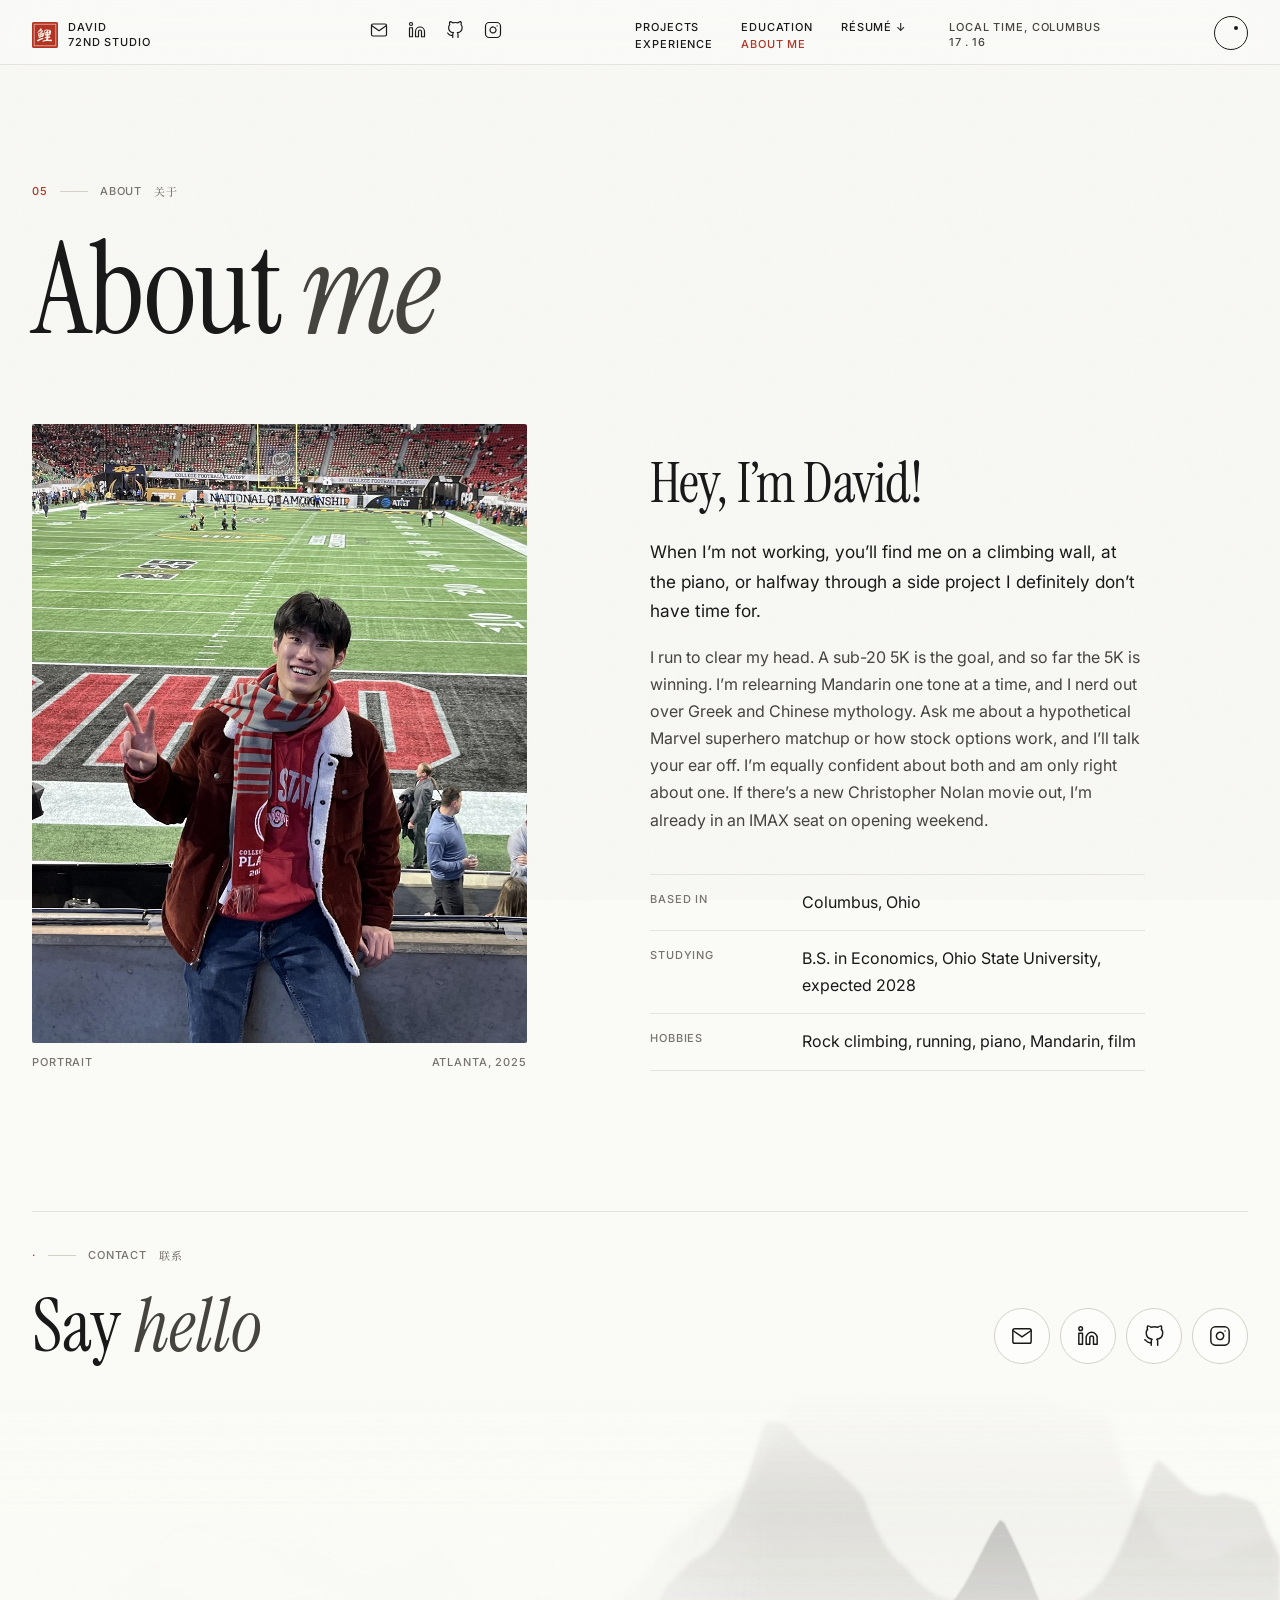
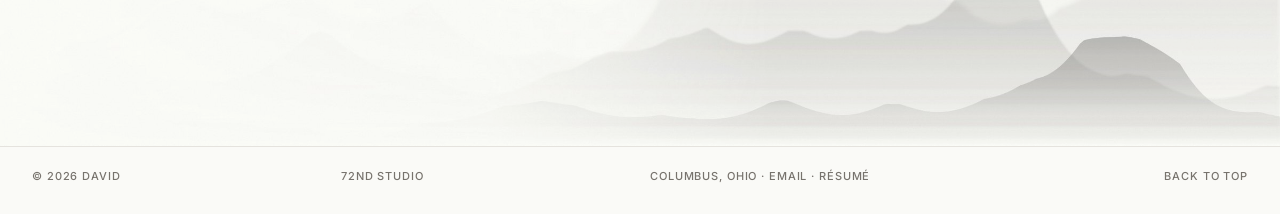
==== commit eac4ee8e: "Phase 1 portfolio improvements from the site audit - Hero: a clear professional statement above the " ====
--- a/about.html
+++ b/about.html
@@ -6,6 +6,17 @@
 <title>About me | David</title>
 <meta name="description" content="About David: climbing, piano, running, Mandarin, and side projects, from Columbus, Ohio.">
 <meta name="color-scheme" content="light">
+<link rel="canonical" href="https://72ndstudio.com/about.html">
+<meta property="og:type" content="website">
+<meta property="og:site_name" content="72nd Studio">
+<meta property="og:title" content="About David · 72nd Studio">
+<meta property="og:description" content="Climbing, piano, running, Mandarin and side projects, from Columbus, Ohio.">
+<meta property="og:url" content="https://72ndstudio.com/about.html">
+<meta property="og:image" content="https://72ndstudio.com/og.jpg">
+<meta property="og:image:width" content="1200">
+<meta property="og:image:height" content="630">
+<meta property="og:image:alt" content="David, 72nd Studio: an ink-and-wash pond with vermilion carp and a brushed circle">
+<meta name="twitter:card" content="summary_large_image">
 <link rel="icon" href="favicon.ico" sizes="any">
 <link rel="icon" type="image/png" sizes="32x32" href="favicon-32.png">
 <link rel="icon" type="image/png" sizes="192x192" href="icon-192.png">
@@ -58,6 +69,8 @@
 </head>
 <body>
 
+<a class="skip label" href="#about-title">Skip to content</a>
+
 <header class="site-head solid label" id="site-head">
   <a class="head-name" href="index.html" aria-label="David, 72nd Studio, home"><span class="seal" aria-hidden="true">鲤</span><span>David<br>72nd Studio</span></a>
   <nav class="head-social social" aria-label="Find me online">
@@ -68,9 +81,10 @@
   </nav>
   <nav class="head-nav" aria-label="Sections">
     <a href="index.html#projects">Projects</a>
-    <a href="index.html#work">Work</a>
+    <a href="index.html#experience">Experience</a>
     <a href="index.html#education">Education</a>
     <a href="about.html" aria-current="page">About me</a>
+    <a href="resume.pdf">Résumé ↓</a>
   </nav>
   <div class="head-time">Local time, Columbus<br><span class="clock" aria-live="off"><span data-h>00</span><span class="sep">.</span><span data-m>00</span></span></div>
   <div class="head-end">
@@ -80,10 +94,11 @@
 </header>
 <div class="menu-panel" id="menu-panel">
   <nav class="menu-links" aria-label="Sections">
-    <a href="index.html#projects"><span class="label">01</span>Projects</a>
-    <a href="index.html#work"><span class="label">02</span>Work</a>
-    <a href="index.html#education"><span class="label">03</span>Education</a>
-    <a href="about.html" aria-current="page"><span class="label">04</span>About me</a>
+    <a href="index.html#projects"><span class="label">02</span>Projects</a>
+    <a href="index.html#experience"><span class="label">03</span>Experience</a>
+    <a href="index.html#education"><span class="label">04</span>Education</a>
+    <a href="about.html" aria-current="page"><span class="label">05</span>About me</a>
+    <a href="resume.pdf"><span class="label">↓</span>Résumé</a>
   </nav>
   <nav class="social" aria-label="Find me online">
     <a href="mailto:davidxhvance@gmail.com" aria-label="Email me" title="Email me"><svg viewBox="0 0 24 24" aria-hidden="true" fill="none" stroke="currentColor" stroke-width="1.6" stroke-linecap="round" stroke-linejoin="round"><path d="M4 4h16c1.1 0 2 .9 2 2v12c0 1.1-.9 2-2 2H4c-1.1 0-2-.9-2-2V6c0-1.1.9-2 2-2z"/><polyline points="22,6 12,13 2,6"/></svg></a>
@@ -96,7 +111,7 @@
 <main class="about-page" id="top">
 
   <section class="about-hero reveal" aria-labelledby="about-title">
-    <div class="section-mark label"><span class="no">04</span><span class="bar"></span><span>About</span><span class="cjk">关于</span></div>
+    <div class="section-mark label"><span class="no">05</span><span class="bar"></span><span>About</span><span class="cjk">关于</span></div>
     <h1 class="chapter-title" id="about-title">About <em>me</em></h1>
   </section>
 
@@ -120,7 +135,7 @@
   <section class="contact reveal" aria-labelledby="contact-title">
     <div class="contact-inner">
       <div class="head-main">
-        <div class="section-mark label"><span class="no">05</span><span class="bar"></span><span>Contact</span><span class="cjk">联系</span></div>
+        <div class="section-mark label"><span class="no">·</span><span class="bar"></span><span>Contact</span><span class="cjk">联系</span></div>
         <h2 id="contact-title">Say <em>hello</em></h2>
       </div>
       <nav class="social" aria-label="Find me online">
@@ -139,7 +154,7 @@
 <footer class="site-foot label">
   <span>© <span id="yr"></span> David</span>
   <span>72nd Studio</span>
-  <span>Columbus, Ohio</span>
+  <span>Columbus, Ohio · <a href="mailto:davidxhvance@gmail.com">Email</a> · <a href="resume.pdf">Résumé</a></span>
   <a href="#top">Back to top</a>
 </footer>
 
--- a/site.css
+++ b/site.css
@@ -195,9 +195,9 @@
 }
 .entry .where { color: var(--ink-2); margin: 4px 0 0; }
 .entry p { margin: 14px 0 0; color: var(--ink-2); max-width: var(--measure); }
-.entry ul.notes { list-style: none; padding: 0; margin: 16px 0 0; color: var(--ink-2); max-width: var(--measure); }
-.entry ul.notes li { position: relative; padding-left: 24px; margin: 0 0 8px; }
-.entry ul.notes li::before {
+ul.notes { list-style: none; padding: 0; margin: 16px 0 0; color: var(--ink-2); max-width: var(--measure); }
+ul.notes li { position: relative; padding-left: 24px; margin: 0 0 8px; }
+ul.notes li::before {
   content: ""; position: absolute; left: 0; top: .82em; width: 12px; height: 1px; background: var(--muted);
 }
 .status { display: inline-flex; align-items: center; gap: 8px; color: var(--ink-2); }
@@ -257,18 +257,18 @@
 
 @media (min-width: 640px) and (max-width: 899px) {
   .project { grid-template-columns: repeat(2, 1fr); column-gap: 28px; align-items: end; }
-  .project.p2 .art, .project.p4 .art { order: 2; }
+  .project.p2 > .art, .project.p4 .art { order: 2; }
 }
 @media (min-width: 900px) {
   .projects { grid-template-columns: repeat(12, 1fr); column-gap: var(--gap); row-gap: 140px; }
   .project { grid-template-columns: repeat(12, 1fr); column-gap: var(--gap); grid-column: 1 / -1; align-items: end; }
   /* Asymmetric hanging scrolls: alternate sides, different widths and drops */
-  .project.p1 .art { grid-column: 1 / 7; }
-  .project.p1 .project-copy { grid-column: 8 / 12; padding-bottom: 8%; }
-  .project.p2 .art { grid-column: 7 / 12; grid-row: 1; }
-  .project.p2 .project-copy { grid-column: 2 / 6; grid-row: 1; padding-bottom: 14%; }
+  .project.p1 > .art { grid-column: 1 / 7; }
+  .project.p1 > .project-copy { grid-column: 8 / 12; padding-bottom: 8%; }
+  .project.p2 > .art { grid-column: 7 / 12; grid-row: 1; }
+  .project.p2 > .project-copy { grid-column: 2 / 6; grid-row: 1; padding-bottom: 14%; }
   .project.pair { grid-column: span 6; grid-template-columns: 1fr; align-items: start; align-content: start; align-self: start; }
-  .project.pair .art, .project.pair .project-copy { width: 82%; }
+  .project.pair > .art, .project.pair > .project-copy { width: 82%; }
   .project.pair.p4 { margin-top: 140px; }
   .project.pair.p4 .art { margin-left: auto; }
   .project.pair.p4 .project-copy { margin-left: auto; }
@@ -322,3 +322,33 @@
   .clock .sep, .scroll-cue::after, .mist { animation: none !important; }
   .project .art canvas, .project .art img, .btn, .menu-panel { transition: none; }
 }
+
+/* ---------- Case studies ---------- */
+.project .kicker { font-family: var(--display); font-style: italic; font-size: clamp(1.3rem, 2vw, 1.6rem); line-height: 1.25; color: var(--ink); margin: 12px 0 0; }
+.project > .case { grid-column: 1 / -1; }
+.case { display: grid; gap: 34px var(--gap); margin-top: 28px; padding-top: 34px; border-top: 1px solid var(--rule); }
+.case-part h4 { margin: 0 0 12px; color: var(--muted); font-weight: 500; }
+.case-part h4 .no { color: var(--accent); margin-right: 4px; }
+.case-part p, .case-part .notes { margin: 0; color: var(--ink-2); max-width: var(--measure); }
+.case-part .tags { margin-top: 0; }
+.case-part .stat { margin-top: 16px; color: var(--muted); }
+.case-shots { margin: 0; display: grid; grid-template-columns: 1fr 1fr; gap: 12px; align-self: start; }
+.case-shots figcaption { grid-column: 1 / -1; color: var(--muted); margin-top: 4px; }
+.features { margin: 22px 0 0; border-top: 1px solid var(--rule); max-width: var(--measure); }
+.features div { padding: 14px 0; border-bottom: 1px solid var(--rule); }
+.features dt { font-family: var(--display); font-size: 1.35rem; line-height: 1.2; color: var(--ink); }
+.features dd { margin: 4px 0 0; color: var(--ink-2); }
+@media (min-width: 900px) {
+  .project.p1 .case { grid-column: 1 / -1; grid-row: 2; grid-template-columns: repeat(12, 1fr); margin-top: 72px; }
+  .case > .case-part:nth-child(1) { grid-column: 1 / 5; }
+  .case > .case-part:nth-child(2) { grid-column: 5 / 9; }
+  .case > .case-part:nth-child(4) { grid-column: 9 / 13; grid-row: 1; }
+  .case > .case-part:nth-child(3) { grid-column: 1 / 7; }
+  .case > .case-shots { grid-column: 8 / 13; }
+  .project.p3 > .art { grid-column: 2 / 6; }
+  .project.p3 > .project-copy { grid-column: 7 / 11; padding-bottom: 10%; }
+}
+
+/* ---------- Skip link: hidden until a keyboard user reaches it ---------- */
+.skip { position: absolute; left: var(--gutter); top: -60px; z-index: 50; padding: 10px 16px; background: var(--ink); color: var(--paper); text-decoration: none; border-radius: 2px; transition: top .2s ease; }
+.skip:focus { top: 12px; }
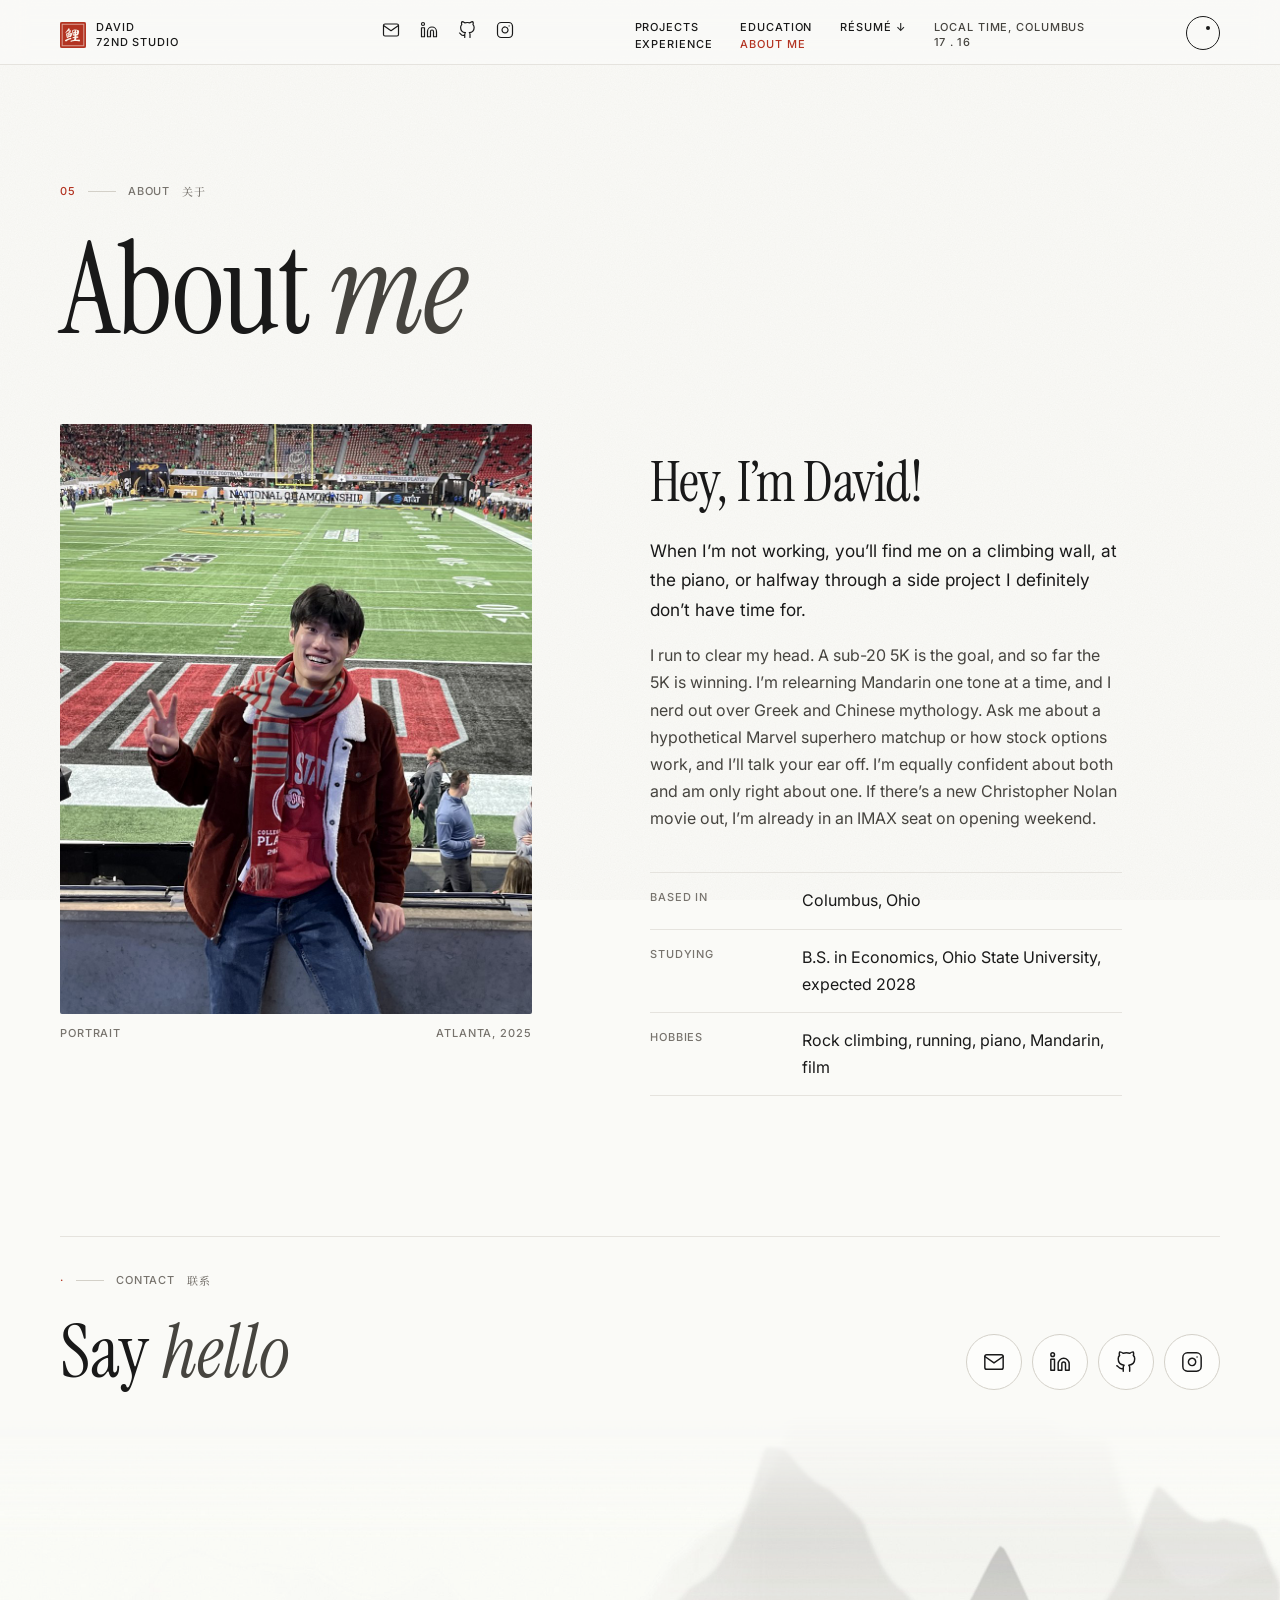
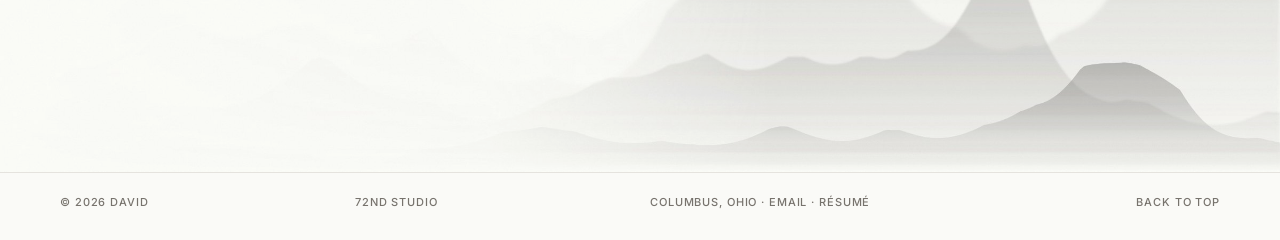
==== commit c860ea65: "Fix LinkedIn link Co-Authored-By: Claude Opus 5.5 <noreply@anthropic.com> Claude-Session: https://cl" ====
--- a/about.html
+++ b/about.html
@@ -75,7 +75,7 @@
   <a class="head-name" href="index.html" aria-label="David, 72nd Studio, home"><span class="seal" aria-hidden="true">鲤</span><span>David<br>72nd Studio</span></a>
   <nav class="head-social social" aria-label="Find me online">
     <a href="mailto:davidxhvance@gmail.com" aria-label="Email me" title="Email me"><svg viewBox="0 0 24 24" aria-hidden="true" fill="none" stroke="currentColor" stroke-width="1.6" stroke-linecap="round" stroke-linejoin="round"><path d="M4 4h16c1.1 0 2 .9 2 2v12c0 1.1-.9 2-2 2H4c-1.1 0-2-.9-2-2V6c0-1.1.9-2 2-2z"/><polyline points="22,6 12,13 2,6"/></svg></a>
-    <a href="https://www.linkedin.com/in/your-profile" aria-label="LinkedIn" title="LinkedIn" target="_blank" rel="noopener"><svg viewBox="0 0 24 24" aria-hidden="true" fill="none" stroke="currentColor" stroke-width="1.6" stroke-linecap="round" stroke-linejoin="round"><path d="M16 8a6 6 0 0 1 6 6v7h-4v-7a2 2 0 0 0-4 0v7h-4v-7a6 6 0 0 1 6-6z"/><rect x="2" y="9" width="4" height="12"/><circle cx="4" cy="4" r="2"/></svg></a>
+    <a href="https://www.linkedin.com/in/dxvance" aria-label="LinkedIn" title="LinkedIn" target="_blank" rel="noopener"><svg viewBox="0 0 24 24" aria-hidden="true" fill="none" stroke="currentColor" stroke-width="1.6" stroke-linecap="round" stroke-linejoin="round"><path d="M16 8a6 6 0 0 1 6 6v7h-4v-7a2 2 0 0 0-4 0v7h-4v-7a6 6 0 0 1 6-6z"/><rect x="2" y="9" width="4" height="12"/><circle cx="4" cy="4" r="2"/></svg></a>
     <a href="https://github.com/dxvance" aria-label="GitHub" title="GitHub" target="_blank" rel="noopener"><svg viewBox="0 0 24 24" aria-hidden="true" fill="none" stroke="currentColor" stroke-width="1.6" stroke-linecap="round" stroke-linejoin="round"><path d="M9 19c-5 1.5-5-2.5-7-3m14 6v-3.87a3.37 3.37 0 0 0-.94-2.61c3.14-.35 6.44-1.54 6.44-7A5.44 5.44 0 0 0 20 4.77 5.07 5.07 0 0 0 19.91 1S18.73.65 16 2.48a13.38 13.38 0 0 0-7 0C6.27.65 5.09 1 5.09 1A5.07 5.07 0 0 0 5 4.77a5.44 5.44 0 0 0-1.5 3.78c0 5.42 3.3 6.61 6.44 7A3.37 3.37 0 0 0 9 18.13V22"/></svg></a>
     <a href="https://www.instagram.com/dxvance" aria-label="Instagram" title="Instagram" target="_blank" rel="noopener"><svg viewBox="0 0 24 24" aria-hidden="true" fill="none" stroke="currentColor" stroke-width="1.6" stroke-linecap="round" stroke-linejoin="round"><rect x="2" y="2" width="20" height="20" rx="5"/><path d="M16 11.37A4 4 0 1 1 12.63 8 4 4 0 0 1 16 11.37z"/><line x1="17.5" y1="6.5" x2="17.51" y2="6.5"/></svg></a>
   </nav>
@@ -102,7 +102,7 @@
   </nav>
   <nav class="social" aria-label="Find me online">
     <a href="mailto:davidxhvance@gmail.com" aria-label="Email me" title="Email me"><svg viewBox="0 0 24 24" aria-hidden="true" fill="none" stroke="currentColor" stroke-width="1.6" stroke-linecap="round" stroke-linejoin="round"><path d="M4 4h16c1.1 0 2 .9 2 2v12c0 1.1-.9 2-2 2H4c-1.1 0-2-.9-2-2V6c0-1.1.9-2 2-2z"/><polyline points="22,6 12,13 2,6"/></svg></a>
-    <a href="https://www.linkedin.com/in/your-profile" aria-label="LinkedIn" title="LinkedIn" target="_blank" rel="noopener"><svg viewBox="0 0 24 24" aria-hidden="true" fill="none" stroke="currentColor" stroke-width="1.6" stroke-linecap="round" stroke-linejoin="round"><path d="M16 8a6 6 0 0 1 6 6v7h-4v-7a2 2 0 0 0-4 0v7h-4v-7a6 6 0 0 1 6-6z"/><rect x="2" y="9" width="4" height="12"/><circle cx="4" cy="4" r="2"/></svg></a>
+    <a href="https://www.linkedin.com/in/dxvance" aria-label="LinkedIn" title="LinkedIn" target="_blank" rel="noopener"><svg viewBox="0 0 24 24" aria-hidden="true" fill="none" stroke="currentColor" stroke-width="1.6" stroke-linecap="round" stroke-linejoin="round"><path d="M16 8a6 6 0 0 1 6 6v7h-4v-7a2 2 0 0 0-4 0v7h-4v-7a6 6 0 0 1 6-6z"/><rect x="2" y="9" width="4" height="12"/><circle cx="4" cy="4" r="2"/></svg></a>
     <a href="https://github.com/dxvance" aria-label="GitHub" title="GitHub" target="_blank" rel="noopener"><svg viewBox="0 0 24 24" aria-hidden="true" fill="none" stroke="currentColor" stroke-width="1.6" stroke-linecap="round" stroke-linejoin="round"><path d="M9 19c-5 1.5-5-2.5-7-3m14 6v-3.87a3.37 3.37 0 0 0-.94-2.61c3.14-.35 6.44-1.54 6.44-7A5.44 5.44 0 0 0 20 4.77 5.07 5.07 0 0 0 19.91 1S18.73.65 16 2.48a13.38 13.38 0 0 0-7 0C6.27.65 5.09 1 5.09 1A5.07 5.07 0 0 0 5 4.77a5.44 5.44 0 0 0-1.5 3.78c0 5.42 3.3 6.61 6.44 7A3.37 3.37 0 0 0 9 18.13V22"/></svg></a>
     <a href="https://www.instagram.com/dxvance" aria-label="Instagram" title="Instagram" target="_blank" rel="noopener"><svg viewBox="0 0 24 24" aria-hidden="true" fill="none" stroke="currentColor" stroke-width="1.6" stroke-linecap="round" stroke-linejoin="round"><rect x="2" y="2" width="20" height="20" rx="5"/><path d="M16 11.37A4 4 0 1 1 12.63 8 4 4 0 0 1 16 11.37z"/><line x1="17.5" y1="6.5" x2="17.51" y2="6.5"/></svg></a>
   </nav>
@@ -140,7 +140,7 @@
       </div>
       <nav class="social" aria-label="Find me online">
         <a href="mailto:davidxhvance@gmail.com" aria-label="Email me" title="Email me"><svg viewBox="0 0 24 24" aria-hidden="true" fill="none" stroke="currentColor" stroke-width="1.6" stroke-linecap="round" stroke-linejoin="round"><path d="M4 4h16c1.1 0 2 .9 2 2v12c0 1.1-.9 2-2 2H4c-1.1 0-2-.9-2-2V6c0-1.1.9-2 2-2z"/><polyline points="22,6 12,13 2,6"/></svg></a>
-    <a href="https://www.linkedin.com/in/your-profile" aria-label="LinkedIn" title="LinkedIn" target="_blank" rel="noopener"><svg viewBox="0 0 24 24" aria-hidden="true" fill="none" stroke="currentColor" stroke-width="1.6" stroke-linecap="round" stroke-linejoin="round"><path d="M16 8a6 6 0 0 1 6 6v7h-4v-7a2 2 0 0 0-4 0v7h-4v-7a6 6 0 0 1 6-6z"/><rect x="2" y="9" width="4" height="12"/><circle cx="4" cy="4" r="2"/></svg></a>
+    <a href="https://www.linkedin.com/in/dxvance" aria-label="LinkedIn" title="LinkedIn" target="_blank" rel="noopener"><svg viewBox="0 0 24 24" aria-hidden="true" fill="none" stroke="currentColor" stroke-width="1.6" stroke-linecap="round" stroke-linejoin="round"><path d="M16 8a6 6 0 0 1 6 6v7h-4v-7a2 2 0 0 0-4 0v7h-4v-7a6 6 0 0 1 6-6z"/><rect x="2" y="9" width="4" height="12"/><circle cx="4" cy="4" r="2"/></svg></a>
     <a href="https://github.com/dxvance" aria-label="GitHub" title="GitHub" target="_blank" rel="noopener"><svg viewBox="0 0 24 24" aria-hidden="true" fill="none" stroke="currentColor" stroke-width="1.6" stroke-linecap="round" stroke-linejoin="round"><path d="M9 19c-5 1.5-5-2.5-7-3m14 6v-3.87a3.37 3.37 0 0 0-.94-2.61c3.14-.35 6.44-1.54 6.44-7A5.44 5.44 0 0 0 20 4.77 5.07 5.07 0 0 0 19.91 1S18.73.65 16 2.48a13.38 13.38 0 0 0-7 0C6.27.65 5.09 1 5.09 1A5.07 5.07 0 0 0 5 4.77a5.44 5.44 0 0 0-1.5 3.78c0 5.42 3.3 6.61 6.44 7A3.37 3.37 0 0 0 9 18.13V22"/></svg></a>
     <a href="https://www.instagram.com/dxvance" aria-label="Instagram" title="Instagram" target="_blank" rel="noopener"><svg viewBox="0 0 24 24" aria-hidden="true" fill="none" stroke="currentColor" stroke-width="1.6" stroke-linecap="round" stroke-linejoin="round"><rect x="2" y="2" width="20" height="20" rx="5"/><path d="M16 11.37A4 4 0 1 1 12.63 8 4 4 0 0 1 16 11.37z"/><line x1="17.5" y1="6.5" x2="17.51" y2="6.5"/></svg></a>
       </nav>
--- a/site.css
+++ b/site.css
@@ -32,8 +32,9 @@
   /* Barely-there paper fibre, drawn once as an SVG */
   --grain: url("data:image/svg+xml,%3Csvg xmlns='http://www.w3.org/2000/svg' width='240' height='240'%3E%3Cfilter id='n'%3E%3CfeTurbulence type='fractalNoise' baseFrequency='.85' numOctaves='2' stitchTiles='stitch'/%3E%3CfeColorMatrix values='0 0 0 0 .45 0 0 0 0 .42 0 0 0 0 .36 0 0 0 .5 0'/%3E%3C/filter%3E%3Crect width='240' height='240' filter='url(%23n)' opacity='.35'/%3E%3C/svg%3E");
 }
-@media (min-width: 760px) { :root { --gutter: 32px; --gap: 20px; } }
-@media (min-width: 1600px) { :root { --gutter: 56px; } }
+/* On wide screens the side margin grows so content sits in a centred column of at most --max;
+   full-bleed art (the pond, the mountains) still runs edge to edge */
+@media (min-width: 760px) { :root { --max: 1160px; --gutter: max(32px, calc((100% - var(--max)) / 2)); --gap: 20px; } }
 
 /* ---------- Base ---------- */
 * { box-sizing: border-box; }
@@ -137,7 +138,7 @@
   .head-name, .head-nav, .head-time { padding-top: 4px; }
   .site-head .head-social { display: flex; margin: -4px 0 0 -9px; }
   .head-nav { display: grid; grid-template-rows: repeat(2, auto); grid-auto-flow: column; justify-content: start; gap: 2px 28px; }
-  .head-nav a { display: block; transition: color .2s ease; }
+  .head-nav a { display: block; white-space: nowrap; transition: color .2s ease; }
   .head-nav a:hover, .head-nav a[aria-current="page"] { color: var(--accent); }
   .head-time { display: block; color: var(--ink-2); }
   .menu-btn, .menu-panel { display: none !important; }
